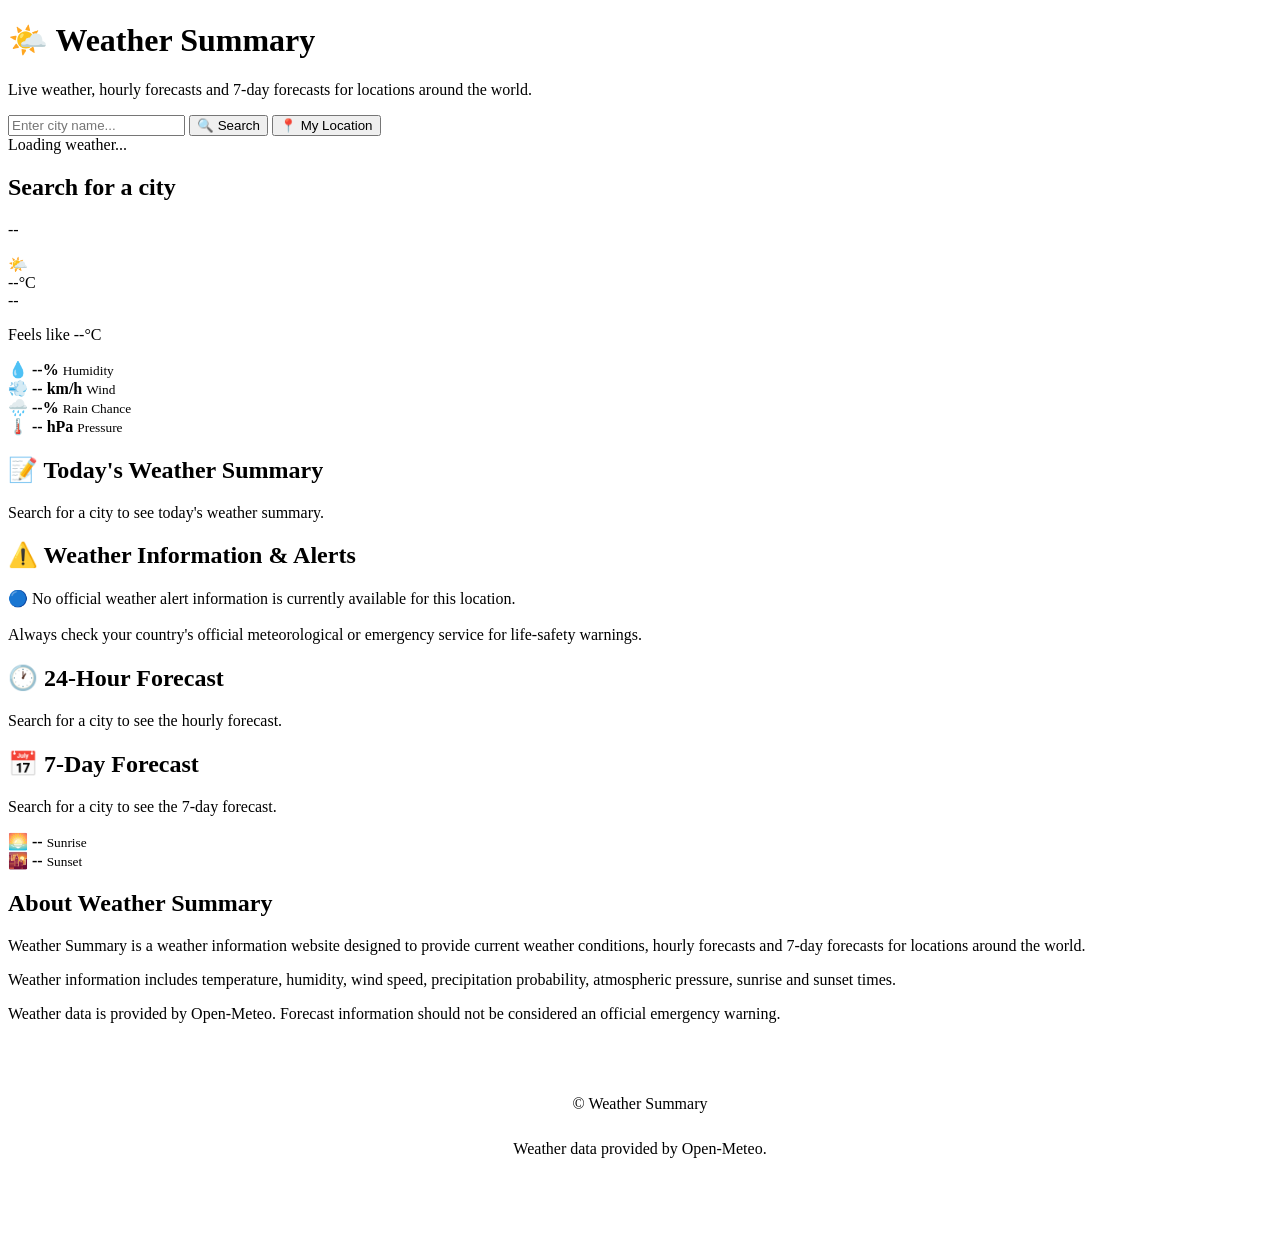
==== index.html @ 6002edd3 "Update index.html" ====
<!DOCTYPE html>
<html lang="en">

<head>

    <meta charset="UTF-8">

    <meta name="viewport"
          content="width=device-width, initial-scale=1.0">

    <meta name="description"
          content="Weather Summary provides current weather, hourly forecasts, 7-day forecasts, humidity, wind speed, atmospheric pressure, sunrise, sunset and location-based weather information.">

    <meta name="keywords"
          content="weather forecast, weather summary, live weather, hourly forecast, 7 day forecast, weather alerts">

    <meta name="author"
          content="Weather Summary">

    <meta name="robots"
          content="index, follow">

    <title>Weather Summary - Live Weather & Forecast</title>

    <link rel="stylesheet" href="style.css">

</head>


<body>

<main class="app">

    <!-- HEADER -->

    <header class="header">

        <h1>🌤️ Weather Summary</h1>

        <p>
            Live weather, hourly forecasts and 7-day forecasts
            for locations around the world.
        </p>

    </header>


    <!-- SEARCH -->

    <section class="search-section"
             aria-label="Weather search">

        <input
            type="text"
            id="cityInput"
            placeholder="Enter city name..."
            aria-label="Enter city name"
            autocomplete="off"
        >

        <button id="searchButton">
            🔍 Search
        </button>

        <button id="locationButton">
            📍 My Location
        </button>

    </section>


    <!-- LOADING -->

    <div
        id="loading"
        class="loading hidden"
        role="status"
        aria-live="polite"
    >
        Loading weather...
    </div>


    <!-- ERROR -->

    <div
        id="error"
        class="error hidden"
        role="alert"
    >
    </div>


    <!-- CURRENT WEATHER -->

    <section class="card current-weather">

        <h2 id="city">
            Search for a city
        </h2>

        <p id="date">
            --
        </p>


        <div class="main-weather">

            <div
                id="weatherIcon"
                class="weather-icon"
                aria-label="Weather condition"
            >
                🌤️
            </div>


            <div class="temperature-area">

                <div id="temperature">
                    --°C
                </div>

                <div id="condition">
                    --
                </div>

                <p>
                    Feels like
                    <span id="feelsLike">
                        --°C
                    </span>
                </p>

            </div>

        </div>


        <!-- WEATHER DETAILS -->

        <div class="details">

            <div class="detail">

                <span>💧</span>

                <strong id="humidity">
                    --%
                </strong>

                <small>
                    Humidity
                </small>

            </div>


            <div class="detail">

                <span>💨</span>

                <strong id="wind">
                    -- km/h
                </strong>

                <small>
                    Wind
                </small>

            </div>


            <div class="detail">

                <span>🌧️</span>

                <strong id="rainChance">
                    --%
                </strong>

                <small>
                    Rain Chance
                </small>

            </div>


            <div class="detail">

                <span>🌡️</span>

                <strong id="pressure">
                    -- hPa
                </strong>

                <small>
                    Pressure
                </small>

            </div>

        </div>

    </section>


    <!-- WEATHER SUMMARY -->

    <section class="card summary-card">

        <h2>📝 Today's Weather Summary</h2>

        <p id="summary">
            Search for a city to see today's weather summary.
        </p>

    </section>


    <!-- WEATHER ALERTS -->

    <section class="card alerts-section">

        <h2>
            ⚠️ Weather Information & Alerts
        </h2>

        <div id="alerts">

            <div class="no-alert">

                🔵 No official weather alert information
                is currently available for this location.

                <br><br>

                Always check your country's official
                meteorological or emergency service for
                life-safety warnings.

            </div>

        </div>

    </section>


    <!-- HOURLY FORECAST -->

    <section class="card forecast-section">

        <h2>
            🕐 24-Hour Forecast
        </h2>

        <div
            id="hourlyForecast"
            class="hourly-container"
        >

            <p>
                Search for a city to see the hourly forecast.
            </p>

        </div>

    </section>


    <!-- 7 DAY FORECAST -->

    <section class="card forecast-section">

        <h2>
            📅 7-Day Forecast
        </h2>

        <div
            id="dailyForecast"
            class="daily-container"
        >

            <p>
                Search for a city to see the 7-day forecast.
            </p>

        </div>

    </section>


    <!-- SUNRISE / SUNSET -->

    <section class="card sun-section">

        <div class="sun-item">

            <span>🌅</span>

            <strong id="sunrise">
                --
            </strong>

            <small>
                Sunrise
            </small>

        </div>


        <div class="sun-item">

            <span>🌇</span>

            <strong id="sunset">
                --
            </strong>

            <small>
                Sunset
            </small>

        </div>

    </section>


    <!-- INFORMATION -->

    <section class="card information">

        <h2>About Weather Summary</h2>

        <p>
            Weather Summary is a weather information website
            designed to provide current weather conditions,
            hourly forecasts and 7-day forecasts for locations
            around the world.
        </p>

        <p>
            Weather information includes temperature,
            humidity, wind speed, precipitation probability,
            atmospheric pressure, sunrise and sunset times.
        </p>

        <p>
            Weather data is provided by Open-Meteo.
            Forecast information should not be considered
            an official emergency warning.
        </p>

    </section>


    <!-- FOOTER -->

    <footer>

        <p>
            © <span id="copyrightYear"></span>
            Weather Summary
        </p>

        <p>
            Weather data provided by Open-Meteo.
        </p>

        <nav class="footer-links">

            <a href="about.html">
                About
            </a>

            <a href="privacy.html">
                Privacy Policy
            </a>

            <a href="terms.html">
                Terms of Use
            </a>

            <a href="contact.html">
                Contact
            </a>

        </nav>

    </footer>

</main>


<script src="script.js"></script>

</body>

</html>
---- style.css ----
/* =========================================
   SITE HEADER
========================================= */

.site-header {
    width: 100%;
    padding: 18px 30px;
    margin-bottom: 20px;
}

.nav-container {
    max-width: 1000px;
    margin: auto;

    display: flex;
    justify-content: space-between;
    align-items: center;
}

.logo {
    color: white;
    text-decoration: none;
    font-size: 21px;
    font-weight: bold;
}

nav {
    display: flex;
    gap: 20px;
}

nav a,
.footer-links a {
    color: white;
    text-decoration: none;
}

nav a:hover,
.footer-links a:hover {
    text-decoration: underline;
}


/* =========================================
   HERO
========================================= */

.hero {
    text-align: center;
    margin: 30px 0;
}

.hero h1 {
    font-size: 38px;
    margin-bottom: 12px;
}

.hero p {
    max-width: 750px;
    margin: auto;
    line-height: 1.7;
    opacity: 0.9;
}


/* =========================================
   INFORMATION
========================================= */

.information-card p {
    line-height: 1.8;
    margin-bottom: 12px;
}

.section-description {
    margin-bottom: 15px;
    opacity: 0.8;
}


/* =========================================
   FOOTER
========================================= */

footer {
    max-width: 1000px;
    margin: auto;
    text-align: center;
    padding: 35px 20px;
    line-height: 1.8;
}

.footer-links {
    display: flex;
    justify-content: center;
    gap: 20px;
    flex-wrap: wrap;
    margin-top: 12px;
}


/* =========================================
   ACCESSIBILITY
========================================= */

button:focus,
input:focus,
a:focus {
    outline: 3px solid white;
    outline-offset: 2px;
}


/* =========================================
   MOBILE NAVIGATION
========================================= */

@media (max-width: 700px) {

    .site-header {
        padding: 15px;
    }

    .nav-container {
        flex-direction: column;
        gap: 15px;
    }

    nav {
        flex-wrap: wrap;
        justify-content: center;
    }

    .hero h1 {
        font-size: 30px;
    }

}
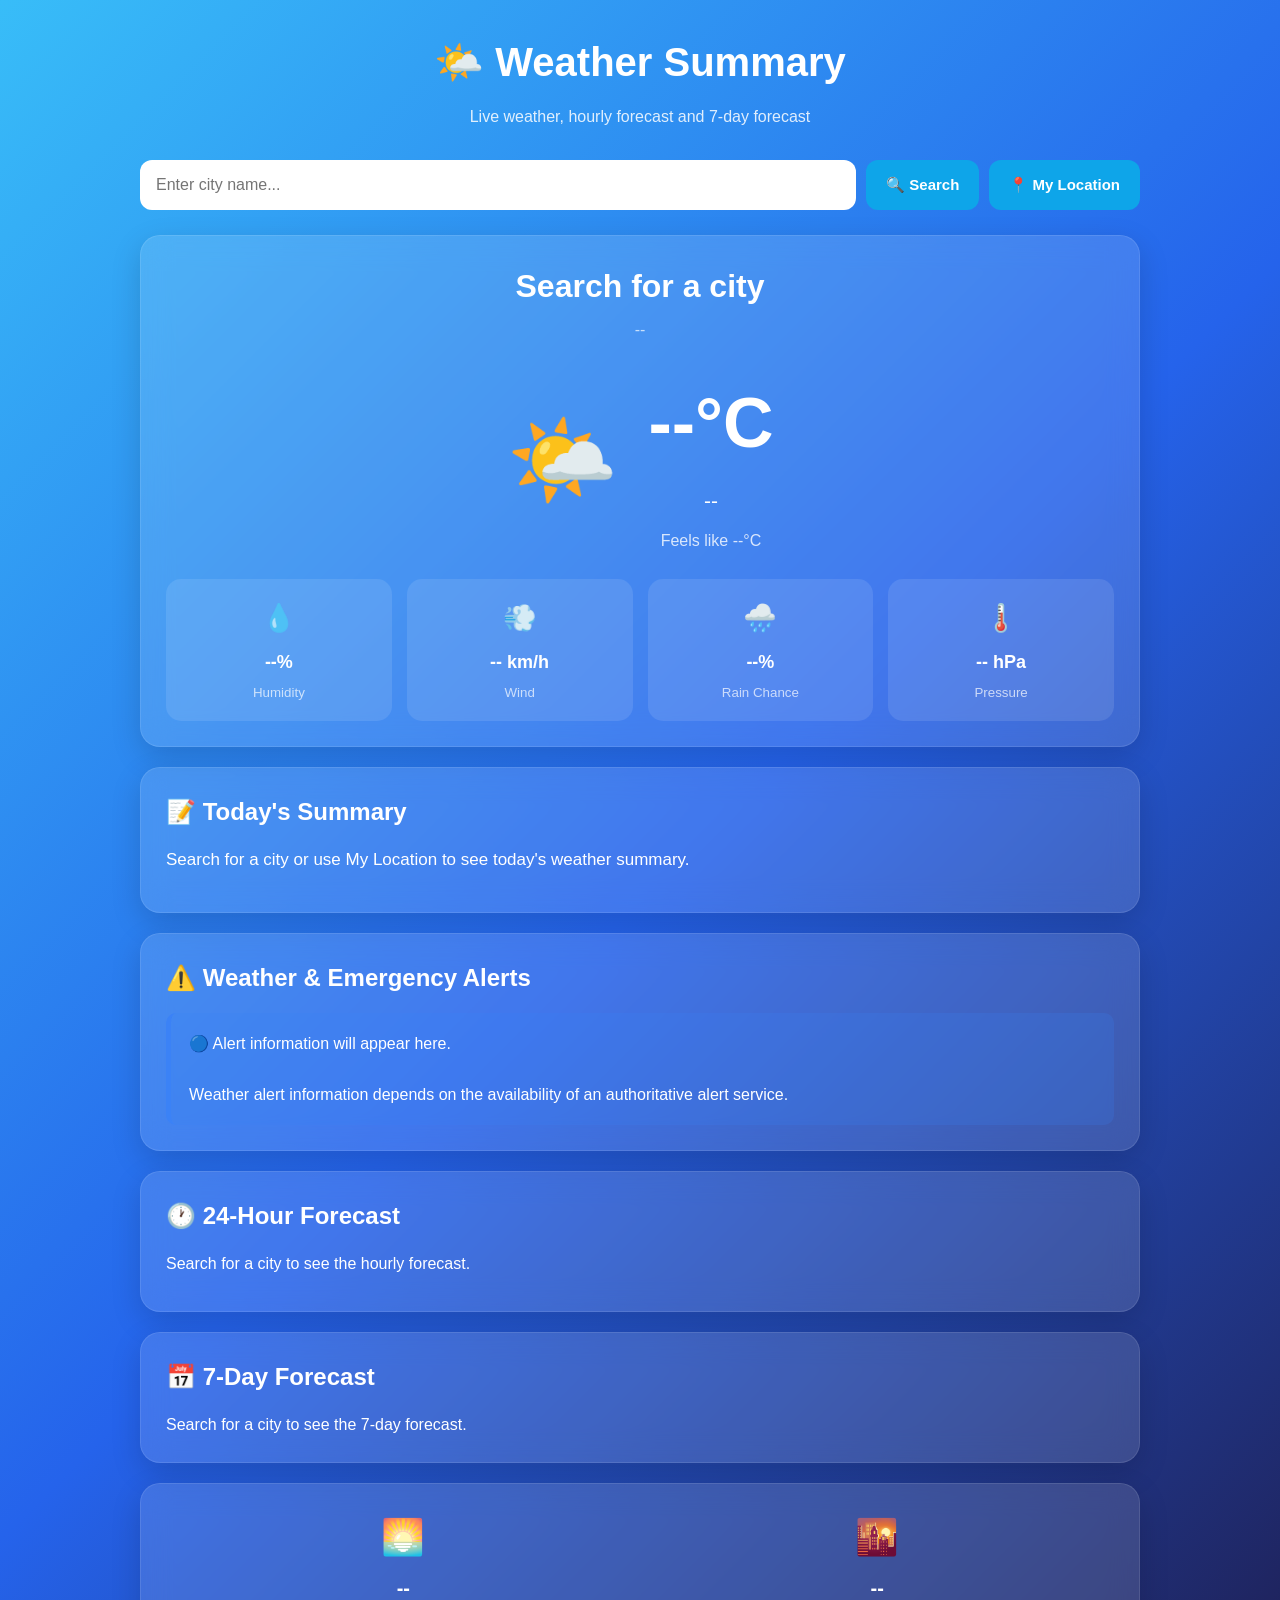
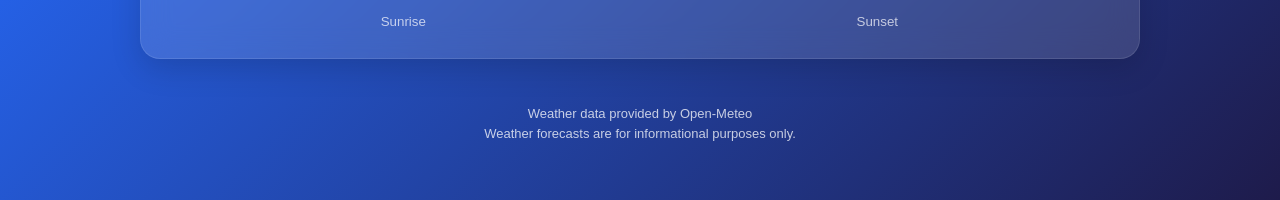
==== commit e16cf1f2: "Update index.html" ====
--- a/index.html
+++ b/index.html
@@ -2,97 +2,92 @@
 <html lang="en">
 
 <head>
-
     <meta charset="UTF-8">
 
     <meta name="viewport"
           content="width=device-width, initial-scale=1.0">
 
     <meta name="description"
-          content="Weather Summary provides current weather, hourly forecasts, 7-day forecasts, humidity, wind speed, atmospheric pressure, sunrise, sunset and location-based weather information.">
+          content="Weather Summary provides live weather, hourly forecasts, 7-day forecasts, humidity, wind speed, pressure, rain probability, sunrise, sunset and weather alerts.">
 
     <meta name="keywords"
-          content="weather forecast, weather summary, live weather, hourly forecast, 7 day forecast, weather alerts">
+          content="weather, weather forecast, live weather, hourly forecast, 7 day forecast, weather alerts">
 
     <meta name="author"
           content="Weather Summary">
 
-    <meta name="robots"
-          content="index, follow">
-
-    <title>Weather Summary - Live Weather & Forecast</title>
+    <title>Weather Summary - Live Weather Forecast</title>
 
     <link rel="stylesheet" href="style.css">
-
 </head>
 
-
 <body>
 
 <main class="app">
 
     <!-- HEADER -->
-
     <header class="header">
 
         <h1>🌤️ Weather Summary</h1>
 
         <p>
-            Live weather, hourly forecasts and 7-day forecasts
-            for locations around the world.
+            Live weather, hourly forecast and 7-day forecast
         </p>
 
     </header>
 
 
     <!-- SEARCH -->
-
-    <section class="search-section"
-             aria-label="Weather search">
+    <section class="search-section">
 
         <input
             type="text"
             id="cityInput"
             placeholder="Enter city name..."
-            aria-label="Enter city name"
             autocomplete="off"
         >
 
-        <button id="searchButton">
+        <button
+            id="searchButton"
+            type="button"
+        >
             🔍 Search
         </button>
 
-        <button id="locationButton">
+        <button
+            id="locationButton"
+            type="button"
+        >
             📍 My Location
         </button>
 
     </section>
 
 
+    <!-- LOCATION MESSAGE -->
+    <div
+        id="locationMessage"
+        class="location-message hidden"
+    ></div>
+
+
     <!-- LOADING -->
-
     <div
         id="loading"
         class="loading hidden"
-        role="status"
-        aria-live="polite"
     >
         Loading weather...
     </div>
 
 
     <!-- ERROR -->
-
     <div
         id="error"
         class="error hidden"
-        role="alert"
-    >
-    </div>
+    ></div>
 
 
     <!-- CURRENT WEATHER -->
-
     <section class="card current-weather">
 
         <h2 id="city">
@@ -109,7 +104,6 @@
             <div
                 id="weatherIcon"
                 class="weather-icon"
-                aria-label="Weather condition"
             >
                 🌤️
             </div>
@@ -138,7 +132,6 @@
 
 
         <!-- WEATHER DETAILS -->
-
         <div class="details">
 
             <div class="detail">
@@ -205,39 +198,37 @@
     </section>
 
 
-    <!-- WEATHER SUMMARY -->
-
+    <!-- SUMMARY -->
     <section class="card summary-card">
 
-        <h2>📝 Today's Weather Summary</h2>
+        <h2>
+            📝 Today's Summary
+        </h2>
 
         <p id="summary">
-            Search for a city to see today's weather summary.
-        </p>
-
-    </section>
-
-
-    <!-- WEATHER ALERTS -->
-
+            Search for a city or use My Location to see today's weather summary.
+        </p>
+
+    </section>
+
+
+    <!-- ALERTS -->
     <section class="card alerts-section">
 
         <h2>
-            ⚠️ Weather Information & Alerts
+            ⚠️ Weather & Emergency Alerts
         </h2>
 
         <div id="alerts">
 
             <div class="no-alert">
 
-                🔵 No official weather alert information
-                is currently available for this location.
+                🔵 Alert information will appear here.
 
                 <br><br>
 
-                Always check your country's official
-                meteorological or emergency service for
-                life-safety warnings.
+                Weather alert information depends on the
+                availability of an authoritative alert service.
 
             </div>
 
@@ -247,7 +238,6 @@
 
 
     <!-- HOURLY FORECAST -->
-
     <section class="card forecast-section">
 
         <h2>
@@ -269,7 +259,6 @@
 
 
     <!-- 7 DAY FORECAST -->
-
     <section class="card forecast-section">
 
         <h2>
@@ -291,7 +280,6 @@
 
 
     <!-- SUNRISE / SUNSET -->
-
     <section class="card sun-section">
 
         <div class="sun-item">
@@ -326,66 +314,16 @@
     </section>
 
 
-    <!-- INFORMATION -->
-
-    <section class="card information">
-
-        <h2>About Weather Summary</h2>
+    <!-- FOOTER -->
+    <footer>
 
         <p>
-            Weather Summary is a weather information website
-            designed to provide current weather conditions,
-            hourly forecasts and 7-day forecasts for locations
-            around the world.
+            Weather data provided by Open-Meteo
         </p>
 
         <p>
-            Weather information includes temperature,
-            humidity, wind speed, precipitation probability,
-            atmospheric pressure, sunrise and sunset times.
-        </p>
-
-        <p>
-            Weather data is provided by Open-Meteo.
-            Forecast information should not be considered
-            an official emergency warning.
-        </p>
-
-    </section>
-
-
-    <!-- FOOTER -->
-
-    <footer>
-
-        <p>
-            © <span id="copyrightYear"></span>
-            Weather Summary
-        </p>
-
-        <p>
-            Weather data provided by Open-Meteo.
-        </p>
-
-        <nav class="footer-links">
-
-            <a href="about.html">
-                About
-            </a>
-
-            <a href="privacy.html">
-                Privacy Policy
-            </a>
-
-            <a href="terms.html">
-                Terms of Use
-            </a>
-
-            <a href="contact.html">
-                Contact
-            </a>
-
-        </nav>
+            Weather forecasts are for informational purposes only.
+        </p>
 
     </footer>
 
--- a/style.css
+++ b/style.css
@@ -1,138 +1,744 @@
-/* =========================================
-   SITE HEADER
-========================================= */
-
-.site-header {
+* {
+    margin: 0;
+    padding: 0;
+    box-sizing: border-box;
+}
+
+
+html {
+    scroll-behavior: smooth;
+}
+
+
+body {
+
+    min-height: 100vh;
+
+    font-family:
+        Arial,
+        Helvetica,
+        sans-serif;
+
+    background:
+        linear-gradient(
+            135deg,
+            #38bdf8,
+            #2563eb,
+            #1e1b4b
+        );
+
+    color: white;
+
+    padding: 30px;
+
+    line-height: 1.6;
+}
+
+
+.app {
+
     width: 100%;
-    padding: 18px 30px;
-    margin-bottom: 20px;
-}
-
-.nav-container {
+
     max-width: 1000px;
+
     margin: auto;
 
+}
+
+
+.header {
+
+    text-align: center;
+
+    margin-bottom: 30px;
+
+}
+
+
+.header h1 {
+
+    font-size: 40px;
+
+    margin-bottom: 10px;
+
+}
+
+
+.header p {
+
+    opacity: 0.85;
+
+    font-size: 16px;
+
+}
+
+
+.search-section {
+
     display: flex;
-    justify-content: space-between;
-    align-items: center;
-}
-
-.logo {
+
+    gap: 10px;
+
+    margin-bottom: 25px;
+
+}
+
+
+.search-section input {
+
+    flex: 1;
+
+    padding: 16px;
+
+    border: none;
+
+    border-radius: 12px;
+
+    outline: none;
+
+    font-size: 16px;
+
+}
+
+
+button {
+
+    border: none;
+
+    border-radius: 12px;
+
+    padding: 15px 20px;
+
+    background: #0ea5e9;
+
     color: white;
-    text-decoration: none;
-    font-size: 21px;
+
+    font-size: 15px;
+
     font-weight: bold;
-}
-
-nav {
-    display: flex;
-    gap: 20px;
-}
-
-nav a,
-.footer-links a {
-    color: white;
-    text-decoration: none;
-}
-
-nav a:hover,
-.footer-links a:hover {
-    text-decoration: underline;
-}
-
-
-/* =========================================
-   HERO
-========================================= */
-
-.hero {
-    text-align: center;
-    margin: 30px 0;
-}
-
-.hero h1 {
-    font-size: 38px;
-    margin-bottom: 12px;
-}
-
-.hero p {
-    max-width: 750px;
-    margin: auto;
-    line-height: 1.7;
-    opacity: 0.9;
-}
-
-
-/* =========================================
-   INFORMATION
-========================================= */
-
-.information-card p {
-    line-height: 1.8;
-    margin-bottom: 12px;
-}
-
-.section-description {
-    margin-bottom: 15px;
-    opacity: 0.8;
-}
-
-
-/* =========================================
-   FOOTER
-========================================= */
-
-footer {
-    max-width: 1000px;
-    margin: auto;
-    text-align: center;
-    padding: 35px 20px;
-    line-height: 1.8;
-}
-
-.footer-links {
-    display: flex;
-    justify-content: center;
-    gap: 20px;
-    flex-wrap: wrap;
-    margin-top: 12px;
-}
-
-
-/* =========================================
-   ACCESSIBILITY
-========================================= */
+
+    cursor: pointer;
+
+    transition: 0.2s;
+
+}
+
+
+button:hover {
+
+    background: #0284c7;
+
+    transform: translateY(-1px);
+
+}
+
 
 button:focus,
 input:focus,
 a:focus {
-    outline: 3px solid white;
+
+    outline: 3px solid rgba(255,255,255,0.7);
+
     outline-offset: 2px;
-}
-
-
-/* =========================================
-   MOBILE NAVIGATION
-========================================= */
+
+}
+
+
+.card {
+
+    background:
+        rgba(255,255,255,0.13);
+
+    backdrop-filter:
+        blur(15px);
+
+    border:
+        1px solid
+        rgba(255,255,255,0.1);
+
+    border-radius: 20px;
+
+    padding: 25px;
+
+    margin-bottom: 20px;
+
+    box-shadow:
+        0 10px 30px
+        rgba(0,0,0,0.15);
+
+}
+
+
+.current-weather {
+
+    text-align: center;
+
+}
+
+
+#city {
+
+    font-size: 32px;
+
+    margin-bottom: 5px;
+
+}
+
+
+#date {
+
+    opacity: 0.7;
+
+}
+
+
+.main-weather {
+
+    display: flex;
+
+    justify-content: center;
+
+    align-items: center;
+
+    gap: 30px;
+
+    margin: 25px 0;
+
+}
+
+
+.weather-icon {
+
+    font-size: 90px;
+
+}
+
+
+#temperature {
+
+    font-size: 70px;
+
+    font-weight: bold;
+
+}
+
+
+#condition {
+
+    font-size: 21px;
+
+    margin: 5px 0 10px;
+
+}
+
+
+.temperature-area p {
+
+    opacity: 0.8;
+
+}
+
+
+.details {
+
+    display: grid;
+
+    grid-template-columns:
+        repeat(4, 1fr);
+
+    gap: 15px;
+
+}
+
+
+.detail {
+
+    padding: 18px;
+
+    border-radius: 15px;
+
+    background:
+        rgba(255,255,255,0.1);
+
+}
+
+
+.detail span {
+
+    display: block;
+
+    font-size: 27px;
+
+    margin-bottom: 8px;
+
+}
+
+
+.detail strong {
+
+    display: block;
+
+    font-size: 18px;
+
+}
+
+
+.detail small {
+
+    display: block;
+
+    margin-top: 5px;
+
+    opacity: 0.7;
+
+}
+
+
+.summary-card h2,
+.alerts-section h2,
+.forecast-section h2,
+.information h2 {
+
+    margin-bottom: 15px;
+
+}
+
+
+.summary-card p,
+.information p {
+
+    line-height: 1.7;
+
+    font-size: 17px;
+
+    margin-bottom: 12px;
+
+}
+
+
+.no-alert {
+
+    background:
+        rgba(59,130,246,0.2);
+
+    border-left:
+        5px solid #3b82f6;
+
+    padding: 18px;
+
+    border-radius: 10px;
+
+    line-height: 1.6;
+
+}
+
+
+.alert {
+
+    padding: 18px;
+
+    border-radius: 12px;
+
+    margin-bottom: 12px;
+
+}
+
+
+.alert h3 {
+
+    margin-bottom: 8px;
+
+}
+
+
+.alert p {
+
+    line-height: 1.5;
+
+}
+
+
+.alert-extreme {
+
+    background:
+        rgba(127,29,29,0.85);
+
+    border-left:
+        6px solid #ef4444;
+
+}
+
+
+.alert-severe {
+
+    background:
+        rgba(154,52,18,0.85);
+
+    border-left:
+        6px solid #f97316;
+
+}
+
+
+.alert-moderate {
+
+    background:
+        rgba(161,98,7,0.85);
+
+    border-left:
+        6px solid #facc15;
+
+}
+
+
+.alert-minor {
+
+    background:
+        rgba(30,64,175,0.85);
+
+    border-left:
+        6px solid #60a5fa;
+
+}
+
+
+.hourly-container {
+
+    display: flex;
+
+    gap: 12px;
+
+    overflow-x: auto;
+
+    padding-bottom: 10px;
+
+}
+
+
+.hour {
+
+    min-width: 120px;
+
+    padding: 15px;
+
+    text-align: center;
+
+    background:
+        rgba(255,255,255,0.1);
+
+    border-radius: 15px;
+
+    flex-shrink: 0;
+
+}
+
+
+.hour strong {
+
+    font-size: 14px;
+
+}
+
+
+.hour .icon {
+
+    font-size: 32px;
+
+    margin: 10px 0;
+
+}
+
+
+.hour .temp {
+
+    font-size: 20px;
+
+    font-weight: bold;
+
+}
+
+
+.hour .condition {
+
+    font-size: 13px;
+
+    margin-top: 5px;
+
+}
+
+
+.hour .rain {
+
+    font-size: 13px;
+
+    margin-top: 8px;
+
+    opacity: 0.8;
+
+}
+
+
+.daily-container {
+
+    display: flex;
+
+    flex-direction: column;
+
+    gap: 10px;
+
+}
+
+
+.day {
+
+    display: grid;
+
+    grid-template-columns:
+        90px
+        60px
+        1fr
+        120px
+        100px;
+
+    align-items: center;
+
+    gap: 15px;
+
+    padding: 15px;
+
+    background:
+        rgba(255,255,255,0.1);
+
+    border-radius: 12px;
+
+}
+
+
+.day .icon {
+
+    font-size: 32px;
+
+}
+
+
+.day .temps {
+
+    font-weight: bold;
+
+}
+
+
+.day .rain {
+
+    font-size: 14px;
+
+    opacity: 0.8;
+
+}
+
+
+.sun-section {
+
+    display: flex;
+
+    justify-content: space-around;
+
+    text-align: center;
+
+}
+
+
+.sun-item {
+
+    display: flex;
+
+    flex-direction: column;
+
+    gap: 7px;
+
+}
+
+
+.sun-item span {
+
+    font-size: 35px;
+
+}
+
+
+.sun-item strong {
+
+    font-size: 20px;
+
+}
+
+
+.sun-item small {
+
+    opacity: 0.7;
+
+}
+
+
+.loading {
+
+    text-align: center;
+
+    padding: 15px;
+
+    background:
+        rgba(255,255,255,0.1);
+
+    border-radius: 10px;
+
+    margin-bottom: 20px;
+
+}
+
+
+.hidden {
+
+    display: none;
+
+}
+
+
+.error {
+
+    background:
+        rgba(239,68,68,0.3);
+
+    border-left:
+        5px solid #ef4444;
+
+    padding: 15px;
+
+    margin-bottom: 20px;
+
+    border-radius: 10px;
+
+}
+
+
+footer {
+
+    text-align: center;
+
+    opacity: 0.75;
+
+    padding: 25px 10px;
+
+    font-size: 13px;
+
+}
+
+
+.footer-links {
+
+    display: flex;
+
+    justify-content: center;
+
+    flex-wrap: wrap;
+
+    gap: 15px;
+
+    margin-top: 12px;
+
+}
+
+
+.footer-links a {
+
+    color: white;
+
+    text-decoration: underline;
+
+}
+
 
 @media (max-width: 700px) {
 
-    .site-header {
+    body {
+
         padding: 15px;
-    }
-
-    .nav-container {
+
+    }
+
+
+    .header h1 {
+
+        font-size: 29px;
+
+    }
+
+
+    .search-section {
+
         flex-direction: column;
-        gap: 15px;
-    }
-
-    nav {
-        flex-wrap: wrap;
-        justify-content: center;
-    }
-
-    .hero h1 {
-        font-size: 30px;
-    }
-
-}
+
+    }
+
+
+    .main-weather {
+
+        flex-direction: column;
+
+        gap: 10px;
+
+    }
+
+
+    .weather-icon {
+
+        font-size: 70px;
+
+    }
+
+
+    #temperature {
+
+        font-size: 55px;
+
+    }
+
+
+    .details {
+
+        grid-template-columns:
+            repeat(2, 1fr);
+
+    }
+
+
+    .day {
+
+        grid-template-columns:
+            60px
+            45px
+            1fr;
+
+    }
+
+
+    .day .temps {
+
+        text-align: right;
+
+    }
+
+
+    .day .rain {
+
+        display: none;
+
+    }
+
+
+    .sun-section {
+
+        gap: 30px;
+
+    }
+
+}
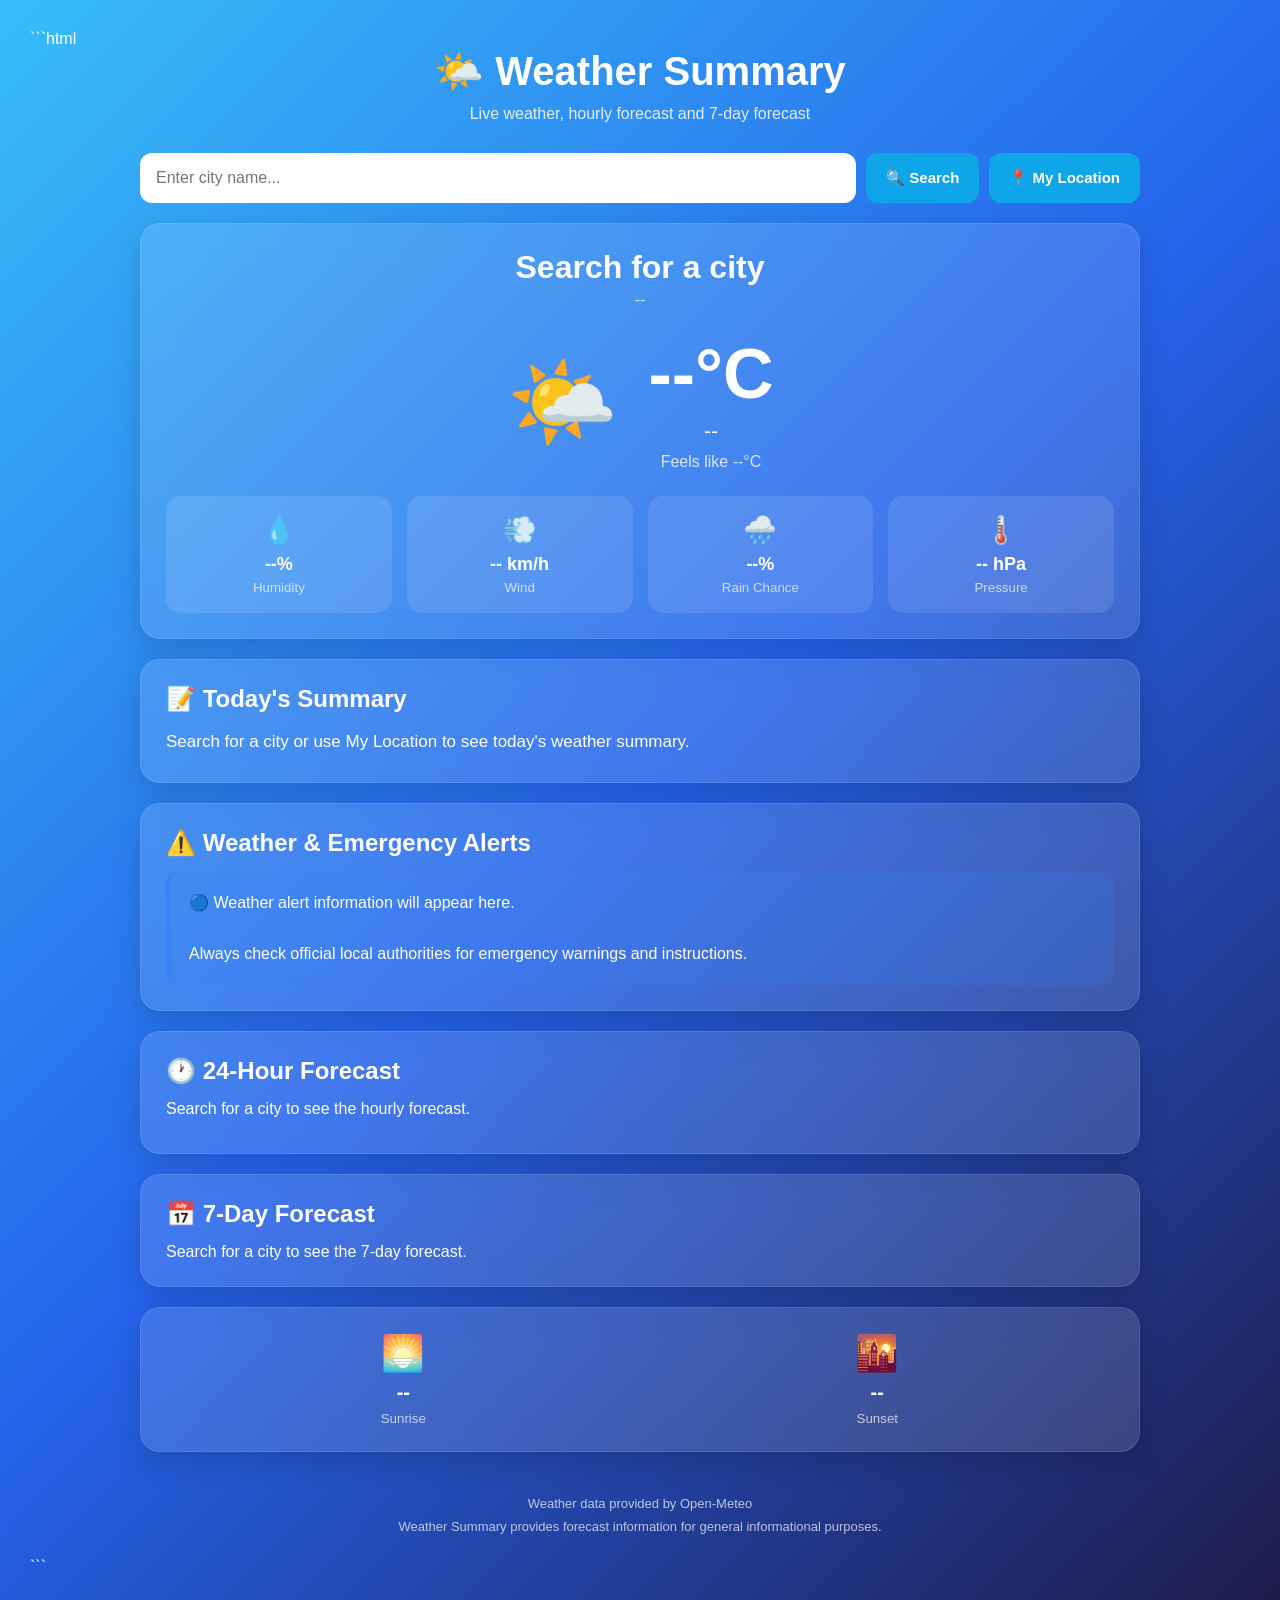
==== commit 50a42b76: "Update index.html" ====
--- a/index.html
+++ b/index.html
@@ -1,3 +1,4 @@
+```html
 <!DOCTYPE html>
 <html lang="en">
 
@@ -8,13 +9,9 @@
           content="width=device-width, initial-scale=1.0">
 
     <meta name="description"
-          content="Weather Summary provides live weather, hourly forecasts, 7-day forecasts, humidity, wind speed, pressure, rain probability, sunrise, sunset and weather alerts.">
-
-    <meta name="keywords"
-          content="weather, weather forecast, live weather, hourly forecast, 7 day forecast, weather alerts">
-
-    <meta name="author"
-          content="Weather Summary">
+          content="Weather Summary provides live weather, hourly forecasts, 7-day forecasts, humidity, wind speed, pressure, rain chances and weather alerts.">
+
+    <meta name="robots" content="index, follow">
 
     <title>Weather Summary - Live Weather Forecast</title>
 
@@ -49,42 +46,30 @@
 
         <button
             id="searchButton"
-            type="button"
-        >
+            type="button">
             🔍 Search
         </button>
 
         <button
             id="locationButton"
-            type="button"
-        >
+            type="button">
             📍 My Location
         </button>
 
     </section>
 
 
-    <!-- LOCATION MESSAGE -->
-    <div
-        id="locationMessage"
-        class="location-message hidden"
-    ></div>
-
-
-    <!-- LOADING -->
+    <!-- STATUS -->
     <div
         id="loading"
-        class="loading hidden"
-    >
+        class="loading hidden">
         Loading weather...
     </div>
 
-
-    <!-- ERROR -->
     <div
         id="error"
-        class="error hidden"
-    ></div>
+        class="error hidden">
+    </div>
 
 
     <!-- CURRENT WEATHER -->
@@ -103,8 +88,7 @@
 
             <div
                 id="weatherIcon"
-                class="weather-icon"
-            >
+                class="weather-icon">
                 🌤️
             </div>
 
@@ -131,66 +115,50 @@
         </div>
 
 
-        <!-- WEATHER DETAILS -->
+        <!-- DETAILS -->
         <div class="details">
 
             <div class="detail">
-
                 <span>💧</span>
 
                 <strong id="humidity">
                     --%
                 </strong>
 
-                <small>
-                    Humidity
-                </small>
-
+                <small>Humidity</small>
             </div>
 
 
             <div class="detail">
-
                 <span>💨</span>
 
                 <strong id="wind">
                     -- km/h
                 </strong>
 
-                <small>
-                    Wind
-                </small>
-
+                <small>Wind</small>
             </div>
 
 
             <div class="detail">
-
                 <span>🌧️</span>
 
                 <strong id="rainChance">
                     --%
                 </strong>
 
-                <small>
-                    Rain Chance
-                </small>
-
+                <small>Rain Chance</small>
             </div>
 
 
             <div class="detail">
-
                 <span>🌡️</span>
 
                 <strong id="pressure">
                     -- hPa
                 </strong>
 
-                <small>
-                    Pressure
-                </small>
-
+                <small>Pressure</small>
             </div>
 
         </div>
@@ -201,9 +169,7 @@
     <!-- SUMMARY -->
     <section class="card summary-card">
 
-        <h2>
-            📝 Today's Summary
-        </h2>
+        <h2>📝 Today's Summary</h2>
 
         <p id="summary">
             Search for a city or use My Location to see today's weather summary.
@@ -223,21 +189,21 @@
 
             <div class="no-alert">
 
-                🔵 Alert information will appear here.
+                🔵 Weather alert information will appear here.
 
                 <br><br>
 
-                Weather alert information depends on the
-                availability of an authoritative alert service.
-
-            </div>
-
-        </div>
-
-    </section>
-
-
-    <!-- HOURLY FORECAST -->
+                Always check official local authorities for
+                emergency warnings and instructions.
+
+            </div>
+
+        </div>
+
+    </section>
+
+
+    <!-- HOURLY -->
     <section class="card forecast-section">
 
         <h2>
@@ -246,8 +212,7 @@
 
         <div
             id="hourlyForecast"
-            class="hourly-container"
-        >
+            class="hourly-container">
 
             <p>
                 Search for a city to see the hourly forecast.
@@ -258,7 +223,7 @@
     </section>
 
 
-    <!-- 7 DAY FORECAST -->
+    <!-- DAILY -->
     <section class="card forecast-section">
 
         <h2>
@@ -267,8 +232,7 @@
 
         <div
             id="dailyForecast"
-            class="daily-container"
-        >
+            class="daily-container">
 
             <p>
                 Search for a city to see the 7-day forecast.
@@ -279,7 +243,7 @@
     </section>
 
 
-    <!-- SUNRISE / SUNSET -->
+    <!-- SUN -->
     <section class="card sun-section">
 
         <div class="sun-item">
@@ -322,7 +286,8 @@
         </p>
 
         <p>
-            Weather forecasts are for informational purposes only.
+            Weather Summary provides forecast information
+            for general informational purposes.
         </p>
 
     </footer>
@@ -333,5 +298,5 @@
 <script src="script.js"></script>
 
 </body>
-
 </html>
+```
--- a/style.css
+++ b/style.css
@@ -1,3 +1,7 @@
+/* =========================================
+   RESET
+========================================= */
+
 * {
     margin: 0;
     padding: 0;
@@ -5,10 +9,9 @@
 }
 
 
-html {
-    scroll-behavior: smooth;
-}
-
+/* =========================================
+   BODY
+========================================= */
 
 body {
 
@@ -31,9 +34,12 @@
 
     padding: 30px;
 
-    line-height: 1.6;
-}
-
+}
+
+
+/* =========================================
+   MAIN APP
+========================================= */
 
 .app {
 
@@ -46,6 +52,10 @@
 }
 
 
+/* =========================================
+   HEADER
+========================================= */
+
 .header {
 
     text-align: center;
@@ -73,13 +83,17 @@
 }
 
 
+/* =========================================
+   SEARCH
+========================================= */
+
 .search-section {
 
     display: flex;
 
     gap: 10px;
 
-    margin-bottom: 25px;
+    margin-bottom: 20px;
 
 }
 
@@ -133,16 +147,47 @@
 }
 
 
-button:focus,
-input:focus,
-a:focus {
-
-    outline: 3px solid rgba(255,255,255,0.7);
-
-    outline-offset: 2px;
-
-}
-
+button:disabled {
+
+    opacity: 0.6;
+
+    cursor: not-allowed;
+
+    transform: none;
+
+}
+
+
+/* =========================================
+   LOCATION MESSAGE
+========================================= */
+
+.location-message {
+
+    text-align: center;
+
+    padding: 12px;
+
+    margin-bottom: 20px;
+
+    border-radius: 10px;
+
+    background:
+        rgba(255,255,255,0.12);
+
+}
+
+
+.location-message.hidden {
+
+    display: none;
+
+}
+
+
+/* =========================================
+   CARDS
+========================================= */
 
 .card {
 
@@ -169,6 +214,10 @@
 }
 
 
+/* =========================================
+   CURRENT WEATHER
+========================================= */
+
 .current-weather {
 
     text-align: center;
@@ -187,10 +236,14 @@
 
 #date {
 
-    opacity: 0.7;
-
-}
-
+    opacity: 0.75;
+
+}
+
+
+/* =========================================
+   MAIN WEATHER
+========================================= */
 
 .main-weather {
 
@@ -238,6 +291,10 @@
 
 }
 
+
+/* =========================================
+   WEATHER DETAILS
+========================================= */
 
 .details {
 
@@ -294,27 +351,31 @@
 }
 
 
+/* =========================================
+   SUMMARY
+========================================= */
+
 .summary-card h2,
 .alerts-section h2,
-.forecast-section h2,
-.information h2 {
+.forecast-section h2 {
 
     margin-bottom: 15px;
 
 }
 
 
-.summary-card p,
-.information p {
+.summary-card p {
 
     line-height: 1.7;
 
     font-size: 17px;
 
-    margin-bottom: 12px;
-
-}
-
+}
+
+
+/* =========================================
+   ALERTS
+========================================= */
 
 .no-alert {
 
@@ -402,6 +463,10 @@
 }
 
 
+/* =========================================
+   HOURLY FORECAST
+========================================= */
+
 .hourly-container {
 
     display: flex;
@@ -477,6 +542,10 @@
 
 }
 
+
+/* =========================================
+   DAILY FORECAST
+========================================= */
 
 .daily-container {
 
@@ -537,6 +606,10 @@
 }
 
 
+/* =========================================
+   SUNRISE / SUNSET
+========================================= */
+
 .sun-section {
 
     display: flex;
@@ -580,6 +653,10 @@
 }
 
 
+/* =========================================
+   LOADING
+========================================= */
+
 .loading {
 
     text-align: center;
@@ -602,6 +679,10 @@
 
 }
 
+
+/* =========================================
+   ERROR
+========================================= */
 
 .error {
 
@@ -620,42 +701,28 @@
 }
 
 
+/* =========================================
+   FOOTER
+========================================= */
+
 footer {
 
     text-align: center;
 
-    opacity: 0.75;
-
-    padding: 25px 10px;
+    opacity: 0.7;
+
+    padding: 20px;
 
     font-size: 13px;
 
-}
-
-
-.footer-links {
-
-    display: flex;
-
-    justify-content: center;
-
-    flex-wrap: wrap;
-
-    gap: 15px;
-
-    margin-top: 12px;
-
-}
-
-
-.footer-links a {
-
-    color: white;
-
-    text-decoration: underline;
-
-}
-
+    line-height: 1.8;
+
+}
+
+
+/* =========================================
+   MOBILE
+========================================= */
 
 @media (max-width: 700px) {
 
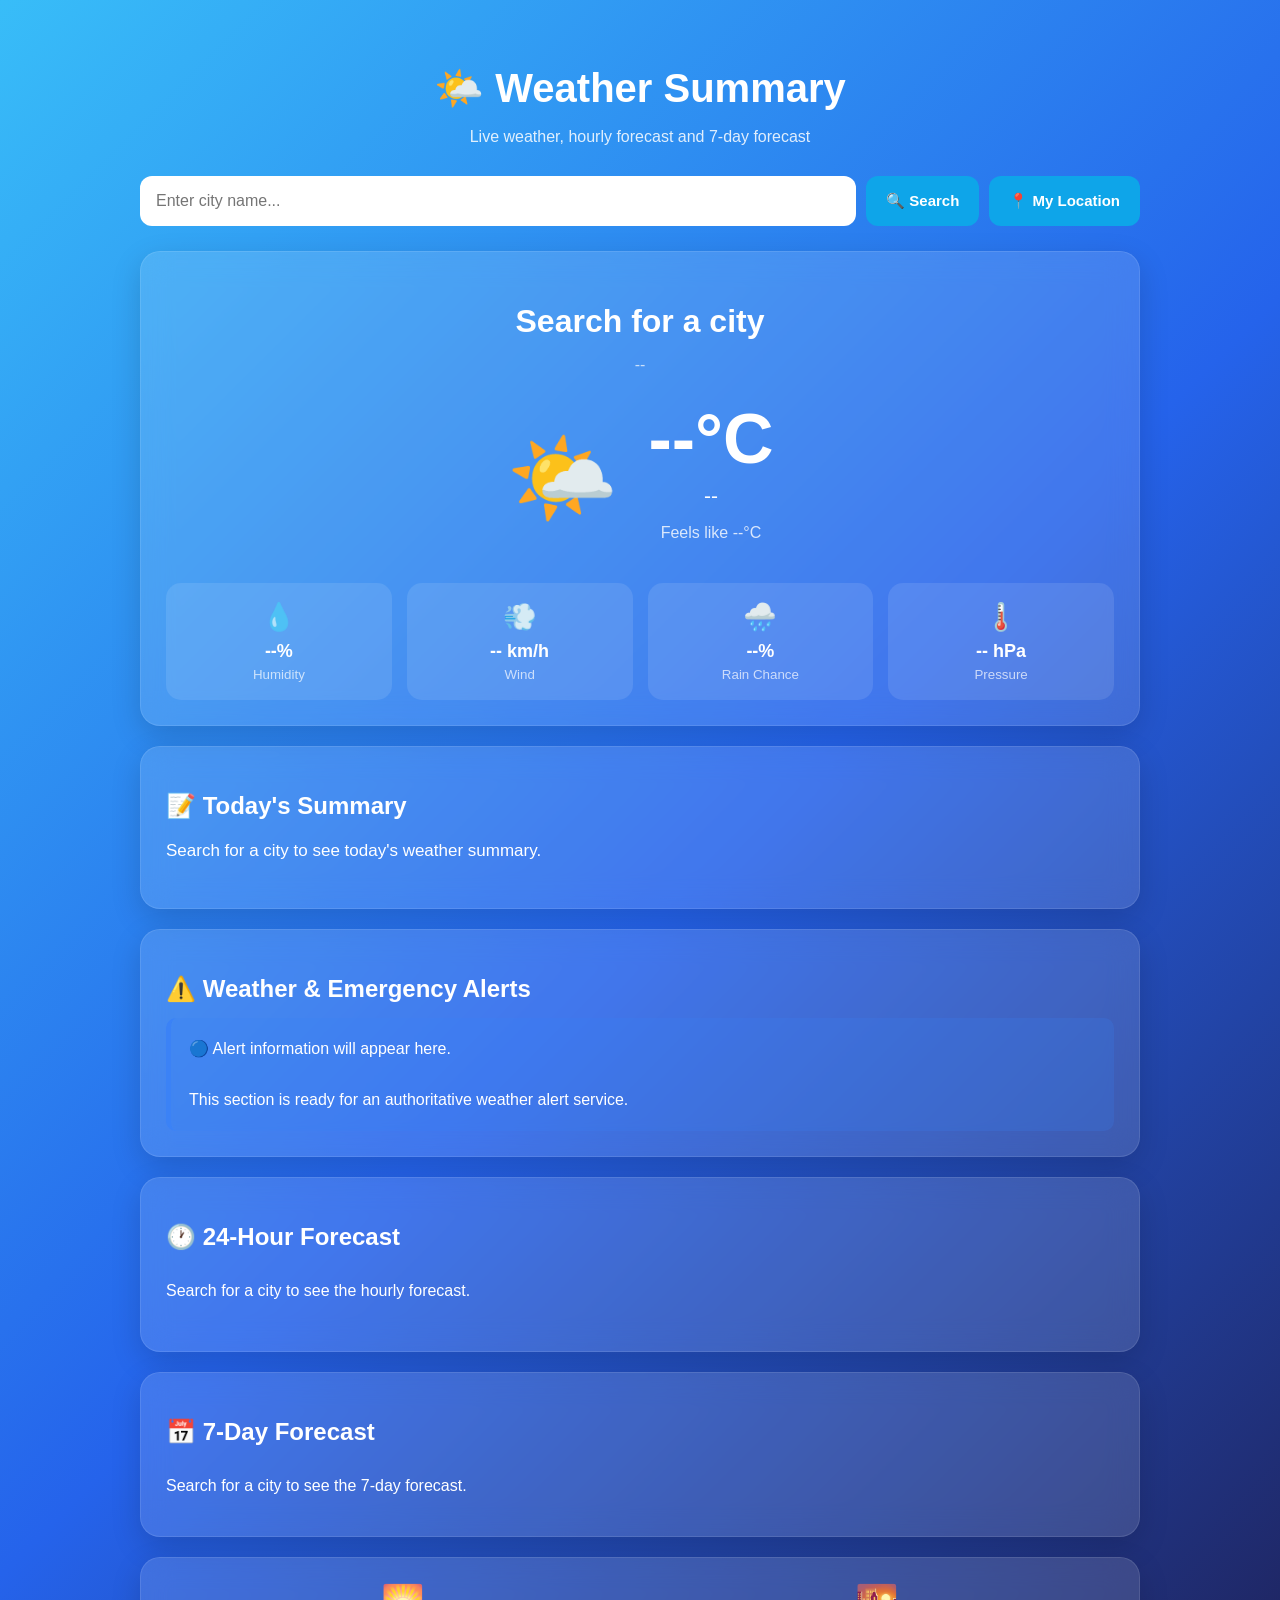
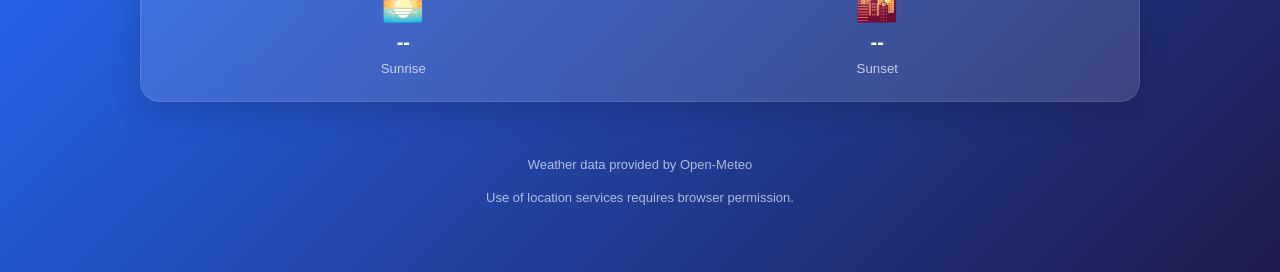
==== commit 902a96f0: "Update index.html" ====
--- a/index.html
+++ b/index.html
@@ -1,4 +1,3 @@
-```html
 <!DOCTYPE html>
 <html lang="en">
 
@@ -9,9 +8,10 @@
           content="width=device-width, initial-scale=1.0">
 
     <meta name="description"
-          content="Weather Summary provides live weather, hourly forecasts, 7-day forecasts, humidity, wind speed, pressure, rain chances and weather alerts.">
-
-    <meta name="robots" content="index, follow">
+          content="Weather Summary provides current weather, hourly forecasts, 7-day forecasts, humidity, wind speed, pressure, rainfall probability and location-based weather information.">
+
+    <meta name="robots"
+          content="index, follow">
 
     <title>Weather Summary - Live Weather Forecast</title>
 
@@ -23,6 +23,7 @@
 <main class="app">
 
     <!-- HEADER -->
+
     <header class="header">
 
         <h1>🌤️ Weather Summary</h1>
@@ -35,6 +36,7 @@
 
 
     <!-- SEARCH -->
+
     <section class="search-section">
 
         <input
@@ -59,12 +61,26 @@
     </section>
 
 
-    <!-- STATUS -->
+    <!-- LOCATION STATUS -->
+
+    <div
+        id="locationStatus"
+        class="location-status hidden">
+    </div>
+
+
+    <!-- LOADING -->
+
     <div
         id="loading"
         class="loading hidden">
+
         Loading weather...
+
     </div>
+
+
+    <!-- ERROR -->
 
     <div
         id="error"
@@ -73,6 +89,7 @@
 
 
     <!-- CURRENT WEATHER -->
+
     <section class="card current-weather">
 
         <h2 id="city">
@@ -116,49 +133,66 @@
 
 
         <!-- DETAILS -->
+
         <div class="details">
 
             <div class="detail">
+
                 <span>💧</span>
 
                 <strong id="humidity">
                     --%
                 </strong>
 
-                <small>Humidity</small>
+                <small>
+                    Humidity
+                </small>
+
             </div>
 
 
             <div class="detail">
+
                 <span>💨</span>
 
                 <strong id="wind">
                     -- km/h
                 </strong>
 
-                <small>Wind</small>
+                <small>
+                    Wind
+                </small>
+
             </div>
 
 
             <div class="detail">
+
                 <span>🌧️</span>
 
                 <strong id="rainChance">
                     --%
                 </strong>
 
-                <small>Rain Chance</small>
+                <small>
+                    Rain Chance
+                </small>
+
             </div>
 
 
             <div class="detail">
+
                 <span>🌡️</span>
 
                 <strong id="pressure">
                     -- hPa
                 </strong>
 
-                <small>Pressure</small>
+                <small>
+                    Pressure
+                </small>
+
             </div>
 
         </div>
@@ -167,18 +201,25 @@
 
 
     <!-- SUMMARY -->
+
     <section class="card summary-card">
 
-        <h2>📝 Today's Summary</h2>
+        <h2>
+            📝 Today's Summary
+        </h2>
 
         <p id="summary">
-            Search for a city or use My Location to see today's weather summary.
+
+            Search for a city to see
+            today's weather summary.
+
         </p>
 
     </section>
 
 
     <!-- ALERTS -->
+
     <section class="card alerts-section">
 
         <h2>
@@ -189,12 +230,14 @@
 
             <div class="no-alert">
 
-                🔵 Weather alert information will appear here.
+                🔵 Alert information will
+                appear here.
 
                 <br><br>
 
-                Always check official local authorities for
-                emergency warnings and instructions.
+                This section is ready for
+                an authoritative weather
+                alert service.
 
             </div>
 
@@ -204,6 +247,7 @@
 
 
     <!-- HOURLY -->
+
     <section class="card forecast-section">
 
         <h2>
@@ -215,7 +259,8 @@
             class="hourly-container">
 
             <p>
-                Search for a city to see the hourly forecast.
+                Search for a city to see
+                the hourly forecast.
             </p>
 
         </div>
@@ -224,6 +269,7 @@
 
 
     <!-- DAILY -->
+
     <section class="card forecast-section">
 
         <h2>
@@ -235,7 +281,8 @@
             class="daily-container">
 
             <p>
-                Search for a city to see the 7-day forecast.
+                Search for a city to see
+                the 7-day forecast.
             </p>
 
         </div>
@@ -244,6 +291,7 @@
 
 
     <!-- SUN -->
+
     <section class="card sun-section">
 
         <div class="sun-item">
@@ -279,6 +327,7 @@
 
 
     <!-- FOOTER -->
+
     <footer>
 
         <p>
@@ -286,8 +335,8 @@
         </p>
 
         <p>
-            Weather Summary provides forecast information
-            for general informational purposes.
+            Use of location services requires
+            browser permission.
         </p>
 
     </footer>
@@ -298,5 +347,5 @@
 <script src="script.js"></script>
 
 </body>
+
 </html>
-```
--- a/style.css
+++ b/style.css
@@ -1,3 +1,4 @@
+```css
 /* =========================================
    RESET
 ========================================= */
@@ -33,12 +34,11 @@
     color: white;
 
     padding: 30px;
-
-}
-
-
-/* =========================================
-   MAIN APP
+}
+
+
+/* =========================================
+   APP
 ========================================= */
 
 .app {
@@ -48,7 +48,6 @@
     max-width: 1000px;
 
     margin: auto;
-
 }
 
 
@@ -61,7 +60,6 @@
     text-align: center;
 
     margin-bottom: 30px;
-
 }
 
 
@@ -70,7 +68,6 @@
     font-size: 40px;
 
     margin-bottom: 10px;
-
 }
 
 
@@ -79,7 +76,6 @@
     opacity: 0.85;
 
     font-size: 16px;
-
 }
 
 
@@ -93,8 +89,7 @@
 
     gap: 10px;
 
-    margin-bottom: 20px;
-
+    margin-bottom: 25px;
 }
 
 
@@ -111,7 +106,6 @@
     outline: none;
 
     font-size: 16px;
-
 }
 
 
@@ -134,7 +128,6 @@
     cursor: pointer;
 
     transition: 0.2s;
-
 }
 
 
@@ -143,7 +136,6 @@
     background: #0284c7;
 
     transform: translateY(-1px);
-
 }
 
 
@@ -151,37 +143,9 @@
 
     opacity: 0.6;
 
-    cursor: not-allowed;
+    cursor: wait;
 
     transform: none;
-
-}
-
-
-/* =========================================
-   LOCATION MESSAGE
-========================================= */
-
-.location-message {
-
-    text-align: center;
-
-    padding: 12px;
-
-    margin-bottom: 20px;
-
-    border-radius: 10px;
-
-    background:
-        rgba(255,255,255,0.12);
-
-}
-
-
-.location-message.hidden {
-
-    display: none;
-
 }
 
 
@@ -210,7 +174,6 @@
     box-shadow:
         0 10px 30px
         rgba(0,0,0,0.15);
-
 }
 
 
@@ -221,7 +184,6 @@
 .current-weather {
 
     text-align: center;
-
 }
 
 
@@ -230,14 +192,12 @@
     font-size: 32px;
 
     margin-bottom: 5px;
-
 }
 
 
 #date {
 
-    opacity: 0.75;
-
+    opacity: 0.7;
 }
 
 
@@ -256,14 +216,12 @@
     gap: 30px;
 
     margin: 25px 0;
-
 }
 
 
 .weather-icon {
 
     font-size: 90px;
-
 }
 
 
@@ -272,7 +230,6 @@
     font-size: 70px;
 
     font-weight: bold;
-
 }
 
 
@@ -281,19 +238,17 @@
     font-size: 21px;
 
     margin: 5px 0 10px;
-
 }
 
 
 .temperature-area p {
 
     opacity: 0.8;
-
-}
-
-
-/* =========================================
-   WEATHER DETAILS
+}
+
+
+/* =========================================
+   DETAILS
 ========================================= */
 
 .details {
@@ -304,7 +259,6 @@
         repeat(4, 1fr);
 
     gap: 15px;
-
 }
 
 
@@ -316,7 +270,6 @@
 
     background:
         rgba(255,255,255,0.1);
-
 }
 
 
@@ -327,7 +280,6 @@
     font-size: 27px;
 
     margin-bottom: 8px;
-
 }
 
 
@@ -336,7 +288,6 @@
     display: block;
 
     font-size: 18px;
-
 }
 
 
@@ -347,12 +298,11 @@
     margin-top: 5px;
 
     opacity: 0.7;
-
-}
-
-
-/* =========================================
-   SUMMARY
+}
+
+
+/* =========================================
+   TITLES
 ========================================= */
 
 .summary-card h2,
@@ -360,7 +310,6 @@
 .forecast-section h2 {
 
     margin-bottom: 15px;
-
 }
 
 
@@ -369,7 +318,6 @@
     line-height: 1.7;
 
     font-size: 17px;
-
 }
 
 
@@ -390,7 +338,6 @@
     border-radius: 10px;
 
     line-height: 1.6;
-
 }
 
 
@@ -401,21 +348,18 @@
     border-radius: 12px;
 
     margin-bottom: 12px;
-
 }
 
 
 .alert h3 {
 
     margin-bottom: 8px;
-
 }
 
 
 .alert p {
 
     line-height: 1.5;
-
 }
 
 
@@ -426,7 +370,6 @@
 
     border-left:
         6px solid #ef4444;
-
 }
 
 
@@ -437,7 +380,6 @@
 
     border-left:
         6px solid #f97316;
-
 }
 
 
@@ -448,7 +390,6 @@
 
     border-left:
         6px solid #facc15;
-
 }
 
 
@@ -459,12 +400,11 @@
 
     border-left:
         6px solid #60a5fa;
-
-}
-
-
-/* =========================================
-   HOURLY FORECAST
+}
+
+
+/* =========================================
+   HOURLY
 ========================================= */
 
 .hourly-container {
@@ -476,7 +416,6 @@
     overflow-x: auto;
 
     padding-bottom: 10px;
-
 }
 
 
@@ -494,14 +433,12 @@
     border-radius: 15px;
 
     flex-shrink: 0;
-
 }
 
 
 .hour strong {
 
     font-size: 14px;
-
 }
 
 
@@ -510,7 +447,6 @@
     font-size: 32px;
 
     margin: 10px 0;
-
 }
 
 
@@ -519,7 +455,6 @@
     font-size: 20px;
 
     font-weight: bold;
-
 }
 
 
@@ -528,7 +463,6 @@
     font-size: 13px;
 
     margin-top: 5px;
-
 }
 
 
@@ -539,12 +473,11 @@
     margin-top: 8px;
 
     opacity: 0.8;
-
-}
-
-
-/* =========================================
-   DAILY FORECAST
+}
+
+
+/* =========================================
+   DAILY
 ========================================= */
 
 .daily-container {
@@ -554,7 +487,6 @@
     flex-direction: column;
 
     gap: 10px;
-
 }
 
 
@@ -579,21 +511,18 @@
         rgba(255,255,255,0.1);
 
     border-radius: 12px;
-
 }
 
 
 .day .icon {
 
     font-size: 32px;
-
 }
 
 
 .day .temps {
 
     font-weight: bold;
-
 }
 
 
@@ -602,7 +531,6 @@
     font-size: 14px;
 
     opacity: 0.8;
-
 }
 
 
@@ -617,7 +545,6 @@
     justify-content: space-around;
 
     text-align: center;
-
 }
 
 
@@ -628,28 +555,24 @@
     flex-direction: column;
 
     gap: 7px;
-
 }
 
 
 .sun-item span {
 
     font-size: 35px;
-
 }
 
 
 .sun-item strong {
 
     font-size: 20px;
-
 }
 
 
 .sun-item small {
 
     opacity: 0.7;
-
 }
 
 
@@ -669,14 +592,12 @@
     border-radius: 10px;
 
     margin-bottom: 20px;
-
 }
 
 
 .hidden {
 
-    display: none;
-
+    display: none !important;
 }
 
 
@@ -698,6 +619,7 @@
 
     border-radius: 10px;
 
+    line-height: 1.5;
 }
 
 
@@ -709,14 +631,19 @@
 
     text-align: center;
 
-    opacity: 0.7;
+    opacity: 0.65;
 
     padding: 20px;
 
     font-size: 13px;
 
-    line-height: 1.8;
-
+    line-height: 1.6;
+}
+
+
+footer p {
+
+    margin-bottom: 5px;
 }
 
 
@@ -729,21 +656,18 @@
     body {
 
         padding: 15px;
-
     }
 
 
     .header h1 {
 
         font-size: 29px;
-
     }
 
 
     .search-section {
 
         flex-direction: column;
-
     }
 
 
@@ -752,21 +676,18 @@
         flex-direction: column;
 
         gap: 10px;
-
     }
 
 
     .weather-icon {
 
         font-size: 70px;
-
     }
 
 
     #temperature {
 
         font-size: 55px;
-
     }
 
 
@@ -774,7 +695,6 @@
 
         grid-template-columns:
             repeat(2, 1fr);
-
     }
 
 
@@ -784,28 +704,25 @@
             60px
             45px
             1fr;
-
     }
 
 
     .day .temps {
 
         text-align: right;
-
     }
 
 
     .day .rain {
 
         display: none;
-
     }
 
 
     .sun-section {
 
         gap: 30px;
-
-    }
-
-}
+    }
+
+}
+```
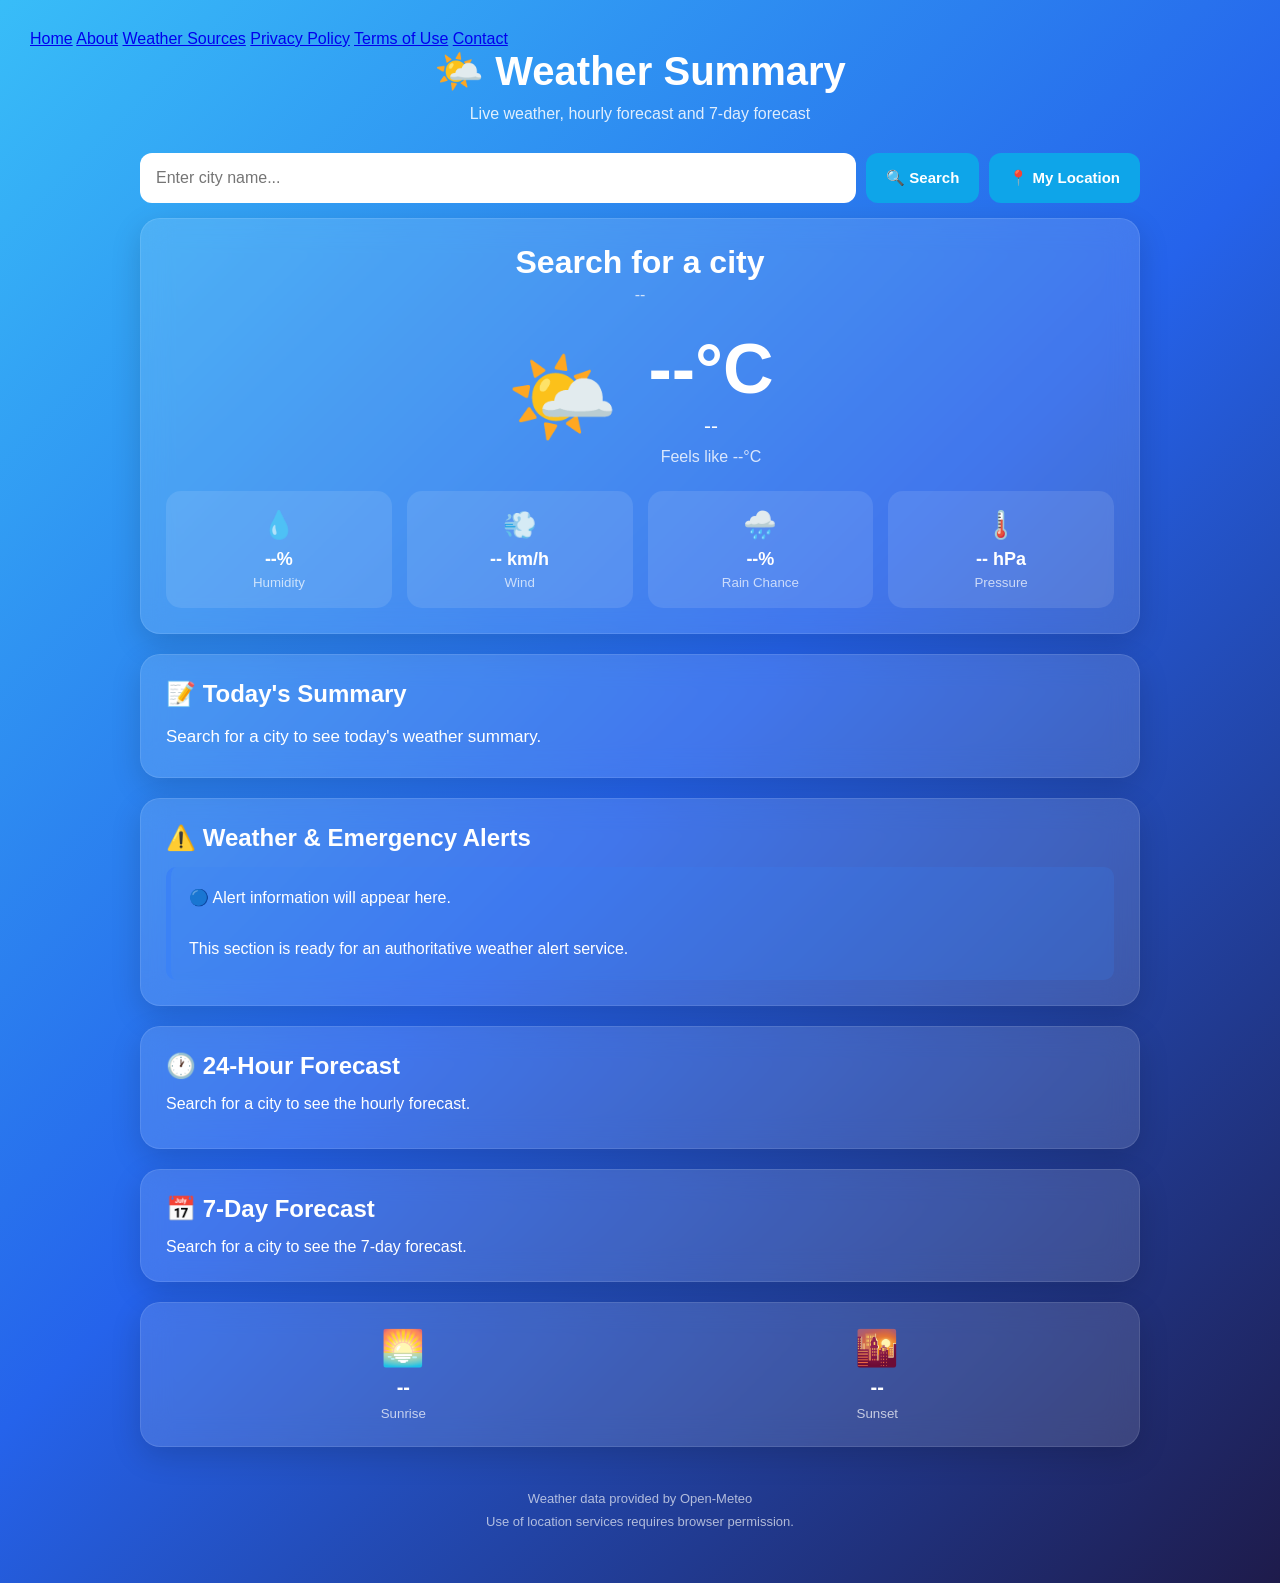
==== commit 484031e6: "Update index.html" ====
--- a/index.html
+++ b/index.html
@@ -1,5 +1,14 @@
 <!DOCTYPE html>
 <html lang="en">
+
+<nav class="site-nav">
+    <a href="index.html">Home</a>
+    <a href="about.html">About</a>
+    <a href="sources.html">Weather Sources</a>
+    <a href="privacy.html">Privacy Policy</a>
+    <a href="terms.html">Terms of Use</a>
+    <a href="contact.html">Contact</a>
+</nav>
 
 <head>
     <meta charset="UTF-8">
--- a/style.css
+++ b/style.css
@@ -1,4 +1,3 @@
-```css
 /* =========================================
    RESET
 ========================================= */
@@ -89,7 +88,7 @@
 
     gap: 10px;
 
-    margin-bottom: 25px;
+    margin-bottom: 15px;
 }
 
 
@@ -146,6 +145,27 @@
     cursor: wait;
 
     transform: none;
+}
+
+
+/* =========================================
+   LOCATION STATUS
+========================================= */
+
+.location-status {
+
+    background:
+        rgba(255,255,255,0.12);
+
+    padding: 14px;
+
+    border-radius: 10px;
+
+    margin-bottom: 15px;
+
+    text-align: center;
+
+    line-height: 1.5;
 }
 
 
@@ -197,7 +217,7 @@
 
 #date {
 
-    opacity: 0.7;
+    opacity: 0.75;
 }
 
 
@@ -302,7 +322,7 @@
 
 
 /* =========================================
-   TITLES
+   SUMMARY
 ========================================= */
 
 .summary-card h2,
@@ -595,12 +615,6 @@
 }
 
 
-.hidden {
-
-    display: none !important;
-}
-
-
 /* =========================================
    ERROR
 ========================================= */
@@ -619,7 +633,17 @@
 
     border-radius: 10px;
 
-    line-height: 1.5;
+    line-height: 1.6;
+}
+
+
+/* =========================================
+   HIDDEN
+========================================= */
+
+.hidden {
+
+    display: none !important;
 }
 
 
@@ -637,13 +661,7 @@
 
     font-size: 13px;
 
-    line-height: 1.6;
-}
-
-
-footer p {
-
-    margin-bottom: 5px;
+    line-height: 1.8;
 }
 
 
@@ -725,4 +743,3 @@
     }
 
 }
-```
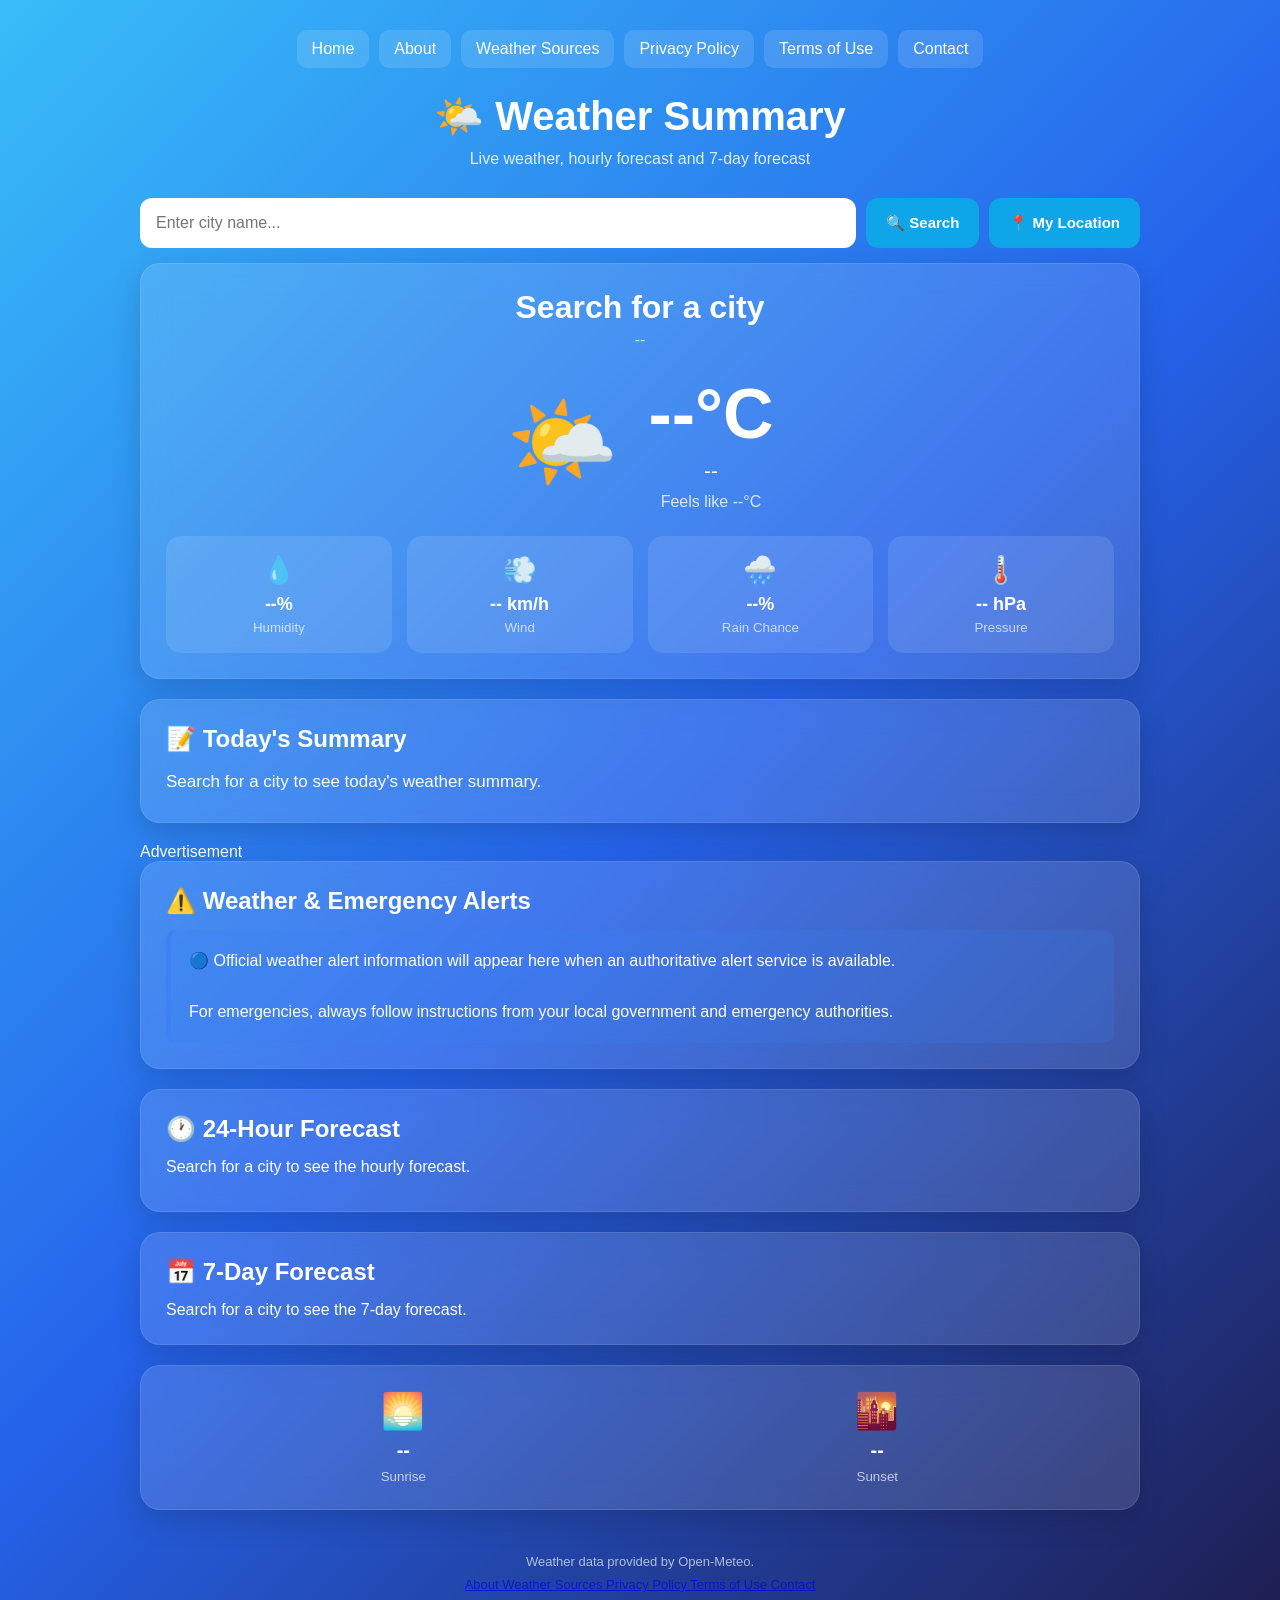
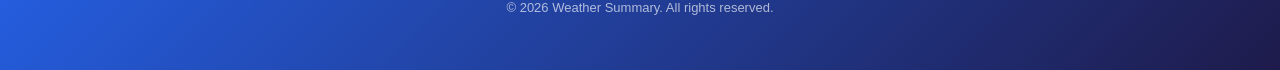
==== commit 2ac898ef: "Update index.html" ====
--- a/index.html
+++ b/index.html
@@ -1,41 +1,78 @@
 <!DOCTYPE html>
 <html lang="en">
 
-<nav class="site-nav">
-    <a href="index.html">Home</a>
-    <a href="about.html">About</a>
-    <a href="sources.html">Weather Sources</a>
-    <a href="privacy.html">Privacy Policy</a>
-    <a href="terms.html">Terms of Use</a>
-    <a href="contact.html">Contact</a>
-</nav>
-
 <head>
+
     <meta charset="UTF-8">
 
     <meta name="viewport"
           content="width=device-width, initial-scale=1.0">
 
     <meta name="description"
-          content="Weather Summary provides current weather, hourly forecasts, 7-day forecasts, humidity, wind speed, pressure, rainfall probability and location-based weather information.">
-
-    <meta name="robots"
-          content="index, follow">
-
-    <title>Weather Summary - Live Weather Forecast</title>
+          content="Weather Summary provides current weather, hourly forecasts, 7-day forecasts, humidity, wind speed, pressure, rain probability, sunrise, sunset and location-based weather information.">
+
+    <meta name="keywords"
+          content="weather, weather forecast, live weather, hourly weather, 7 day forecast, humidity, wind, pressure">
+
+    <meta name="author"
+          content="Weather Summary">
+
+    <title>Weather Summary - Live Weather & Forecast</title>
 
     <link rel="stylesheet" href="style.css">
+
 </head>
 
+
 <body>
 
+
 <main class="app">
 
-    <!-- HEADER -->
+
+    <!-- ==============================
+         NAVIGATION
+    =============================== -->
+
+    <nav class="site-nav">
+
+        <a href="index.html">
+            Home
+        </a>
+
+        <a href="about.html">
+            About
+        </a>
+
+        <a href="sources.html">
+            Weather Sources
+        </a>
+
+        <a href="privacy.html">
+            Privacy Policy
+        </a>
+
+        <a href="terms.html">
+            Terms of Use
+        </a>
+
+        <a href="contact.html">
+            Contact
+        </a>
+
+    </nav>
+
+
+
+    <!-- ==============================
+         HEADER
+    =============================== -->
 
     <header class="header">
 
-        <h1>🌤️ Weather Summary</h1>
+        <h1>
+            🌤️ Weather Summary
+        </h1>
 
         <p>
             Live weather, hourly forecast and 7-day forecast
@@ -44,7 +81,10 @@
     </header>
 
 
-    <!-- SEARCH -->
+
+    <!-- ==============================
+         SEARCH
+    =============================== -->
 
     <section class="search-section">
 
@@ -52,33 +92,34 @@
             type="text"
             id="cityInput"
             placeholder="Enter city name..."
+            aria-label="Enter city name"
             autocomplete="off"
         >
 
         <button
             id="searchButton"
             type="button">
+
             🔍 Search
+
         </button>
+
 
         <button
             id="locationButton"
             type="button">
+
             📍 My Location
+
         </button>
 
     </section>
 
 
-    <!-- LOCATION STATUS -->
-
-    <div
-        id="locationStatus"
-        class="location-status hidden">
-    </div>
-
-
-    <!-- LOADING -->
+
+    <!-- ==============================
+         STATUS
+    =============================== -->
 
     <div
         id="loading"
@@ -89,15 +130,18 @@
     </div>
 
 
-    <!-- ERROR -->
-
     <div
         id="error"
-        class="error hidden">
+        class="error hidden"
+        role="alert">
+
     </div>
 
 
-    <!-- CURRENT WEATHER -->
+
+    <!-- ==============================
+         CURRENT WEATHER
+    =============================== -->
 
     <section class="card current-weather">
 
@@ -115,7 +159,9 @@
             <div
                 id="weatherIcon"
                 class="weather-icon">
+
                 🌤️
+
             </div>
 
 
@@ -141,13 +187,19 @@
         </div>
 
 
-        <!-- DETAILS -->
+
+        <!-- ==============================
+             WEATHER DETAILS
+        =============================== -->
 
         <div class="details">
 
+
             <div class="detail">
 
-                <span>💧</span>
+                <span>
+                    💧
+                </span>
 
                 <strong id="humidity">
                     --%
@@ -160,9 +212,12 @@
             </div>
 
 
+
             <div class="detail">
 
-                <span>💨</span>
+                <span>
+                    💨
+                </span>
 
                 <strong id="wind">
                     -- km/h
@@ -175,9 +230,12 @@
             </div>
 
 
+
             <div class="detail">
 
-                <span>🌧️</span>
+                <span>
+                    🌧️
+                </span>
 
                 <strong id="rainChance">
                     --%
@@ -190,9 +248,12 @@
             </div>
 
 
+
             <div class="detail">
 
-                <span>🌡️</span>
+                <span>
+                    🌡️
+                </span>
 
                 <strong id="pressure">
                     -- hPa
@@ -204,12 +265,16 @@
 
             </div>
 
-        </div>
-
-    </section>
-
-
-    <!-- SUMMARY -->
+
+        </div>
+
+    </section>
+
+
+
+    <!-- ==============================
+         WEATHER SUMMARY
+    =============================== -->
 
     <section class="card summary-card">
 
@@ -219,15 +284,43 @@
 
         <p id="summary">
 
-            Search for a city to see
-            today's weather summary.
+            Search for a city to see today's
+            weather summary.
 
         </p>
 
     </section>
 
 
-    <!-- ALERTS -->
+
+    <!-- ==============================
+         ADVERTISEMENT SPACE
+    =============================== -->
+
+    <!--
+        IMPORTANT:
+
+        Do not put an example AdSense code here.
+
+        After Google approves/connects your website,
+        use the exact AdSense code supplied by Google.
+    -->
+
+    <section
+        class="ad-container"
+        aria-label="Advertisement">
+
+        <span>
+            Advertisement
+        </span>
+
+    </section>
+
+
+
+    <!-- ==============================
+         WEATHER ALERTS
+    =============================== -->
 
     <section class="card alerts-section">
 
@@ -239,23 +332,27 @@
 
             <div class="no-alert">
 
-                🔵 Alert information will
-                appear here.
+                🔵 Official weather alert information
+                will appear here when an authoritative
+                alert service is available.
 
                 <br><br>
 
-                This section is ready for
-                an authoritative weather
-                alert service.
-
-            </div>
-
-        </div>
-
-    </section>
-
-
-    <!-- HOURLY -->
+                For emergencies, always follow
+                instructions from your local
+                government and emergency authorities.
+
+            </div>
+
+        </div>
+
+    </section>
+
+
+
+    <!-- ==============================
+         HOURLY FORECAST
+    =============================== -->
 
     <section class="card forecast-section">
 
@@ -277,7 +374,10 @@
     </section>
 
 
-    <!-- DAILY -->
+
+    <!-- ==============================
+         7 DAY FORECAST
+    =============================== -->
 
     <section class="card forecast-section">
 
@@ -299,13 +399,19 @@
     </section>
 
 
-    <!-- SUN -->
+
+    <!-- ==============================
+         SUNRISE / SUNSET
+    =============================== -->
 
     <section class="card sun-section">
 
+
         <div class="sun-item">
 
-            <span>🌅</span>
+            <span>
+                🌅
+            </span>
 
             <strong id="sunrise">
                 --
@@ -318,9 +424,12 @@
         </div>
 
 
+
         <div class="sun-item">
 
-            <span>🌇</span>
+            <span>
+                🌇
+            </span>
 
             <strong id="sunset">
                 --
@@ -332,24 +441,60 @@
 
         </div>
 
-    </section>
-
-
-    <!-- FOOTER -->
+
+    </section>
+
+
+
+    <!-- ==============================
+         FOOTER
+    =============================== -->
 
     <footer>
 
+
         <p>
-            Weather data provided by Open-Meteo
+            Weather data provided by
+            Open-Meteo.
         </p>
 
-        <p>
-            Use of location services requires
-            browser permission.
+
+        <div class="footer-links">
+
+            <a href="about.html">
+                About
+            </a>
+
+            <a href="sources.html">
+                Weather Sources
+            </a>
+
+            <a href="privacy.html">
+                Privacy Policy
+            </a>
+
+            <a href="terms.html">
+                Terms of Use
+            </a>
+
+            <a href="contact.html">
+                Contact
+            </a>
+
+        </div>
+
+
+        <p class="copyright">
+
+            © 2026 Weather Summary.
+            All rights reserved.
+
         </p>
 
+
     </footer>
 
+
 </main>
 
 
--- a/style.css
+++ b/style.css
@@ -8,7 +8,25 @@
     box-sizing: border-box;
 }
 
-
+.site-nav {
+    display: flex;
+    justify-content: center;
+    flex-wrap: wrap;
+    gap: 10px;
+    margin-bottom: 25px;
+}
+
+.site-nav a {
+    color: white;
+    text-decoration: none;
+    padding: 10px 15px;
+    border-radius: 10px;
+    background: rgba(255,255,255,0.12);
+}
+
+.site-nav a:hover {
+    background: rgba(255,255,255,0.25);
+}
 /* =========================================
    BODY
 ========================================= */
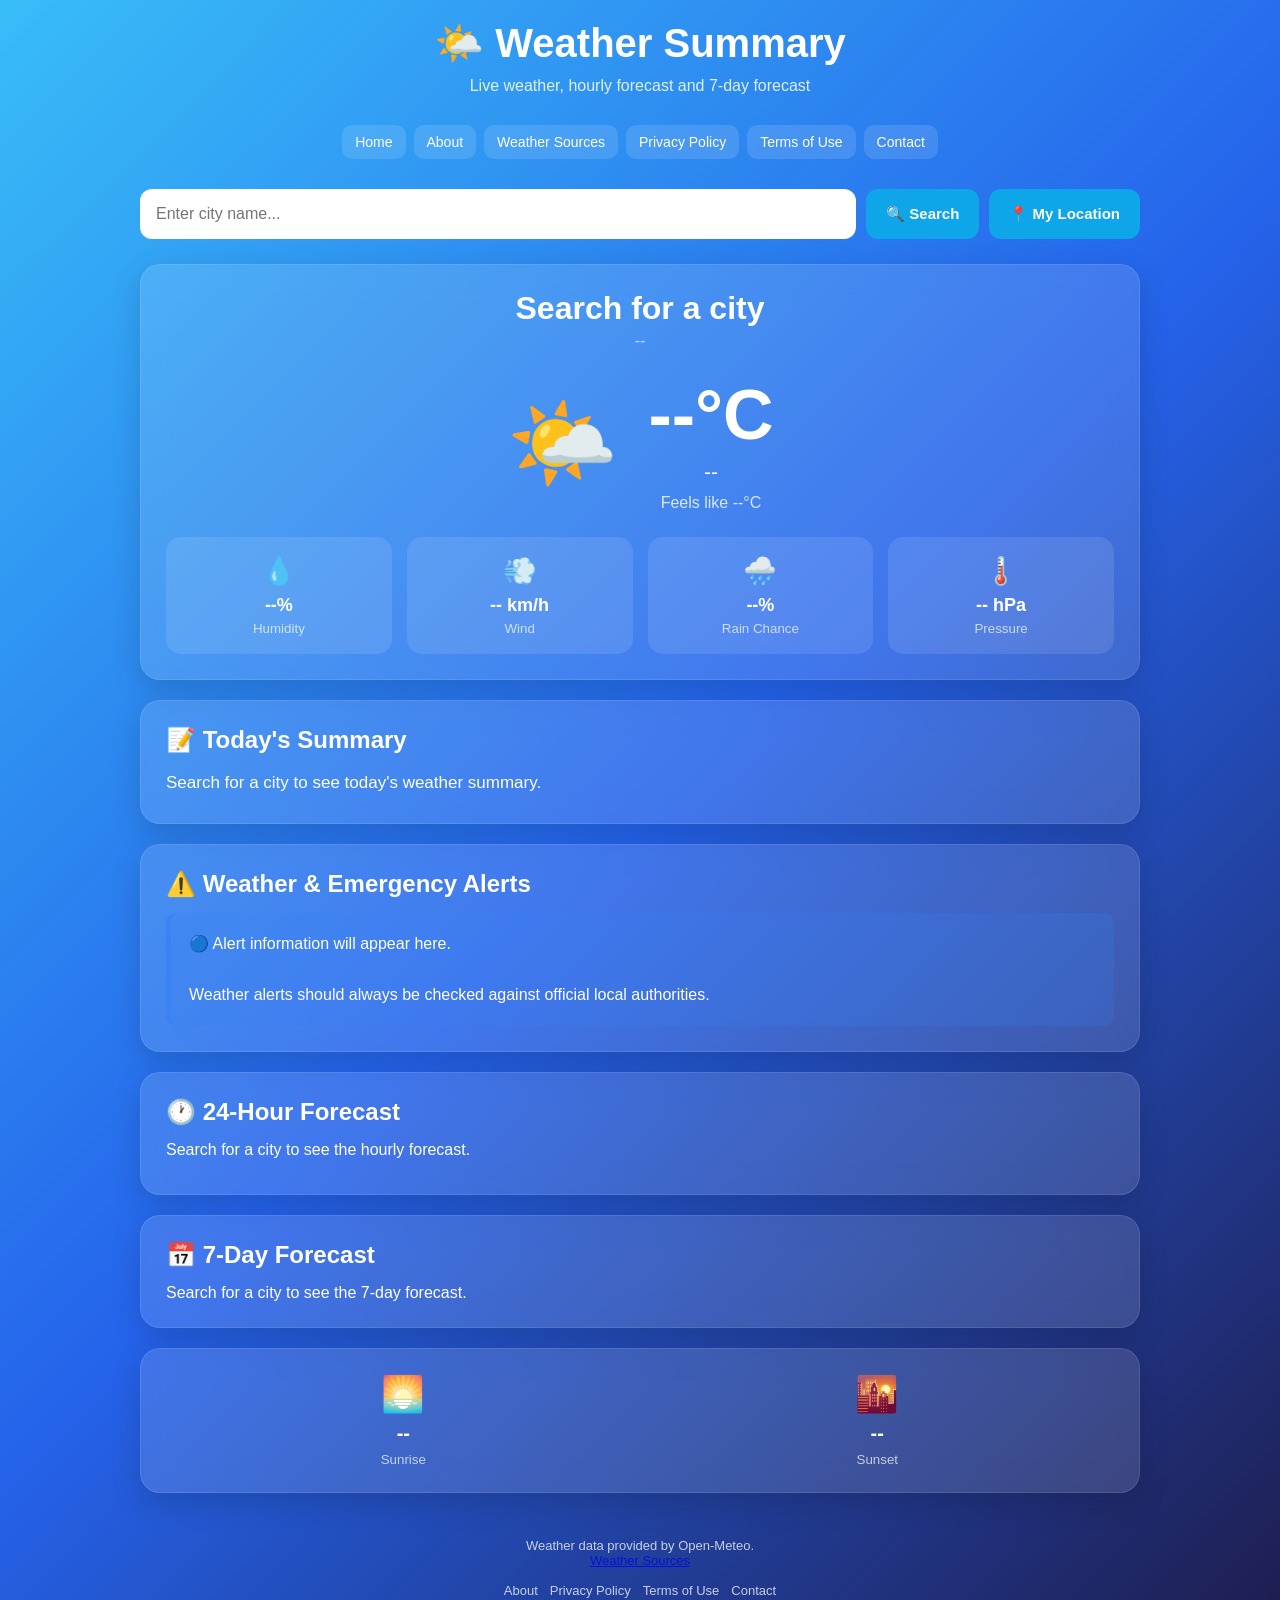
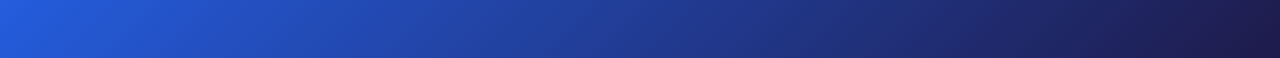
==== commit 8c55ccfe: "Update index.html" ====
--- a/index.html
+++ b/index.html
@@ -2,53 +2,54 @@
 <html lang="en">
 
 <head>
-
     <meta charset="UTF-8">
 
     <meta name="viewport"
           content="width=device-width, initial-scale=1.0">
 
     <meta name="description"
-          content="Weather Summary provides current weather, hourly forecasts, 7-day forecasts, humidity, wind speed, pressure, rain probability, sunrise, sunset and location-based weather information.">
-
-    <meta name="keywords"
-          content="weather, weather forecast, live weather, hourly weather, 7 day forecast, humidity, wind, pressure">
-
-    <meta name="author"
-          content="Weather Summary">
+          content="Weather Summary provides current weather, hourly forecasts, 7-day forecasts, weather alerts, humidity, wind speed, pressure and location-based weather information.">
+
+    <meta name="robots"
+          content="index, follow">
 
     <title>Weather Summary - Live Weather & Forecast</title>
 
-    <link rel="stylesheet" href="style.css">
-
+    <link rel="stylesheet"
+          href="style.css">
 </head>
 
-
 <body>
 
-
 <main class="app">
 
-
-    <!-- ==============================
-         NAVIGATION
-    =============================== -->
-
-    <nav class="site-nav">
-
-        <a href="index.html">
-            Home
-        </a>
-
-        <a href="about.html">
-            About
-        </a>
-
-        <a href="sources.html">
+    <!-- HEADER -->
+
+    <header class="header">
+
+        <h1>🌤️ Weather Summary</h1>
+
+        <p>
+            Live weather, hourly forecast and 7-day forecast
+        </p>
+
+    </header>
+
+
+    <!-- NAVIGATION -->
+
+    <nav class="site-nav"
+         aria-label="Main navigation">
+
+        <a href="index.html">Home</a>
+
+        <a href="about.html">About</a>
+
+        <a href="weather-sources.html">
             Weather Sources
         </a>
 
-        <a href="privacy.html">
+        <a href="privacy-policy.html">
             Privacy Policy
         </a>
 
@@ -63,28 +64,7 @@
     </nav>
 
 
-
-    <!-- ==============================
-         HEADER
-    =============================== -->
-
-    <header class="header">
-
-        <h1>
-            🌤️ Weather Summary
-        </h1>
-
-        <p>
-            Live weather, hourly forecast and 7-day forecast
-        </p>
-
-    </header>
-
-
-
-    <!-- ==============================
-         SEARCH
-    =============================== -->
+    <!-- SEARCH -->
 
     <section class="search-section">
 
@@ -92,56 +72,38 @@
             type="text"
             id="cityInput"
             placeholder="Enter city name..."
-            aria-label="Enter city name"
-            autocomplete="off"
+            aria-label="City name"
         >
 
-        <button
-            id="searchButton"
-            type="button">
-
+        <button id="searchButton">
             🔍 Search
-
         </button>
 
-
-        <button
-            id="locationButton"
-            type="button">
-
+        <button id="locationButton">
             📍 My Location
-
         </button>
 
     </section>
 
 
-
-    <!-- ==============================
-         STATUS
-    =============================== -->
-
-    <div
-        id="loading"
-        class="loading hidden">
+    <!-- LOADING -->
+
+    <div id="loading"
+         class="loading hidden">
 
         Loading weather...
 
     </div>
 
 
-    <div
-        id="error"
-        class="error hidden"
-        role="alert">
-
+    <!-- ERROR -->
+
+    <div id="error"
+         class="error hidden">
     </div>
 
 
-
-    <!-- ==============================
-         CURRENT WEATHER
-    =============================== -->
+    <!-- CURRENT WEATHER -->
 
     <section class="card current-weather">
 
@@ -156,9 +118,8 @@
 
         <div class="main-weather">
 
-            <div
-                id="weatherIcon"
-                class="weather-icon">
+            <div id="weatherIcon"
+                 class="weather-icon">
 
                 🌤️
 
@@ -187,19 +148,13 @@
         </div>
 
 
-
-        <!-- ==============================
-             WEATHER DETAILS
-        =============================== -->
+        <!-- WEATHER DETAILS -->
 
         <div class="details">
 
-
             <div class="detail">
 
-                <span>
-                    💧
-                </span>
+                <span>💧</span>
 
                 <strong id="humidity">
                     --%
@@ -212,12 +167,9 @@
             </div>
 
 
-
             <div class="detail">
 
-                <span>
-                    💨
-                </span>
+                <span>💨</span>
 
                 <strong id="wind">
                     -- km/h
@@ -230,12 +182,9 @@
             </div>
 
 
-
             <div class="detail">
 
-                <span>
-                    🌧️
-                </span>
+                <span>🌧️</span>
 
                 <strong id="rainChance">
                     --%
@@ -248,12 +197,9 @@
             </div>
 
 
-
             <div class="detail">
 
-                <span>
-                    🌡️
-                </span>
+                <span>🌡️</span>
 
                 <strong id="pressure">
                     -- hPa
@@ -265,16 +211,12 @@
 
             </div>
 
-
-        </div>
-
-    </section>
-
-
-
-    <!-- ==============================
-         WEATHER SUMMARY
-    =============================== -->
+        </div>
+
+    </section>
+
+
+    <!-- SUMMARY -->
 
     <section class="card summary-card">
 
@@ -292,35 +234,7 @@
     </section>
 
 
-
-    <!-- ==============================
-         ADVERTISEMENT SPACE
-    =============================== -->
-
-    <!--
-        IMPORTANT:
-
-        Do not put an example AdSense code here.
-
-        After Google approves/connects your website,
-        use the exact AdSense code supplied by Google.
-    -->
-
-    <section
-        class="ad-container"
-        aria-label="Advertisement">
-
-        <span>
-            Advertisement
-        </span>
-
-    </section>
-
-
-
-    <!-- ==============================
-         WEATHER ALERTS
-    =============================== -->
+    <!-- ALERTS -->
 
     <section class="card alerts-section">
 
@@ -332,27 +246,22 @@
 
             <div class="no-alert">
 
-                🔵 Official weather alert information
-                will appear here when an authoritative
-                alert service is available.
+                🔵 Alert information will appear here.
 
                 <br><br>
 
-                For emergencies, always follow
-                instructions from your local
-                government and emergency authorities.
-
-            </div>
-
-        </div>
-
-    </section>
-
-
-
-    <!-- ==============================
-         HOURLY FORECAST
-    =============================== -->
+                Weather alerts should always be
+                checked against official local
+                authorities.
+
+            </div>
+
+        </div>
+
+    </section>
+
+
+    <!-- HOURLY FORECAST -->
 
     <section class="card forecast-section">
 
@@ -360,13 +269,12 @@
             🕐 24-Hour Forecast
         </h2>
 
-        <div
-            id="hourlyForecast"
-            class="hourly-container">
+        <div id="hourlyForecast"
+             class="hourly-container">
 
             <p>
-                Search for a city to see
-                the hourly forecast.
+                Search for a city to see the
+                hourly forecast.
             </p>
 
         </div>
@@ -374,10 +282,7 @@
     </section>
 
 
-
-    <!-- ==============================
-         7 DAY FORECAST
-    =============================== -->
+    <!-- 7 DAY FORECAST -->
 
     <section class="card forecast-section">
 
@@ -385,13 +290,12 @@
             📅 7-Day Forecast
         </h2>
 
-        <div
-            id="dailyForecast"
-            class="daily-container">
+        <div id="dailyForecast"
+             class="daily-container">
 
             <p>
-                Search for a city to see
-                the 7-day forecast.
+                Search for a city to see the
+                7-day forecast.
             </p>
 
         </div>
@@ -399,19 +303,13 @@
     </section>
 
 
-
-    <!-- ==============================
-         SUNRISE / SUNSET
-    =============================== -->
+    <!-- SUNRISE / SUNSET -->
 
     <section class="card sun-section">
 
-
         <div class="sun-item">
 
-            <span>
-                🌅
-            </span>
+            <span>🌅</span>
 
             <strong id="sunrise">
                 --
@@ -424,12 +322,9 @@
         </div>
 
 
-
         <div class="sun-item">
 
-            <span>
-                🌇
-            </span>
+            <span>🌇</span>
 
             <strong id="sunset">
                 --
@@ -441,23 +336,23 @@
 
         </div>
 
-
-    </section>
-
-
-
-    <!-- ==============================
-         FOOTER
-    =============================== -->
+    </section>
+
+
+    <!-- FOOTER -->
 
     <footer>
-
 
         <p>
             Weather data provided by
             Open-Meteo.
         </p>
 
+        <p>
+            <a href="weather-sources.html">
+                Weather Sources
+            </a>
+        </p>
 
         <div class="footer-links">
 
@@ -465,11 +360,7 @@
                 About
             </a>
 
-            <a href="sources.html">
-                Weather Sources
-            </a>
-
-            <a href="privacy.html">
+            <a href="privacy-policy.html">
                 Privacy Policy
             </a>
 
@@ -483,18 +374,8 @@
 
         </div>
 
-
-        <p class="copyright">
-
-            © 2026 Weather Summary.
-            All rights reserved.
-
-        </p>
-
-
     </footer>
 
-
 </main>
 
 
--- a/style.css
+++ b/style.css
@@ -8,25 +8,7 @@
     box-sizing: border-box;
 }
 
-.site-nav {
-    display: flex;
-    justify-content: center;
-    flex-wrap: wrap;
-    gap: 10px;
-    margin-bottom: 25px;
-}
-
-.site-nav a {
-    color: white;
-    text-decoration: none;
-    padding: 10px 15px;
-    border-radius: 10px;
-    background: rgba(255,255,255,0.12);
-}
-
-.site-nav a:hover {
-    background: rgba(255,255,255,0.25);
-}
+
 /* =========================================
    BODY
 ========================================= */
@@ -50,12 +32,13 @@
 
     color: white;
 
-    padding: 30px;
-}
-
-
-/* =========================================
-   APP
+    padding: 20px;
+
+}
+
+
+/* =========================================
+   MAIN APP
 ========================================= */
 
 .app {
@@ -65,6 +48,59 @@
     max-width: 1000px;
 
     margin: auto;
+
+}
+
+
+/* =========================================
+   NAVIGATION
+========================================= */
+
+.site-nav {
+
+    display: flex;
+
+    justify-content: center;
+
+    align-items: center;
+
+    flex-wrap: wrap;
+
+    gap: 8px;
+
+    margin-bottom: 30px;
+
+}
+
+
+.site-nav a {
+
+    color: white;
+
+    text-decoration: none;
+
+    padding: 9px 13px;
+
+    border-radius: 10px;
+
+    background:
+        rgba(255,255,255,0.12);
+
+    font-size: 14px;
+
+    transition: 0.2s;
+
+}
+
+
+.site-nav a:hover {
+
+    background:
+        rgba(255,255,255,0.25);
+
+    transform:
+        translateY(-1px);
+
 }
 
 
@@ -77,6 +113,7 @@
     text-align: center;
 
     margin-bottom: 30px;
+
 }
 
 
@@ -85,6 +122,7 @@
     font-size: 40px;
 
     margin-bottom: 10px;
+
 }
 
 
@@ -93,6 +131,7 @@
     opacity: 0.85;
 
     font-size: 16px;
+
 }
 
 
@@ -106,7 +145,8 @@
 
     gap: 10px;
 
-    margin-bottom: 15px;
+    margin-bottom: 25px;
+
 }
 
 
@@ -123,6 +163,7 @@
     outline: none;
 
     font-size: 16px;
+
 }
 
 
@@ -145,6 +186,7 @@
     cursor: pointer;
 
     transition: 0.2s;
+
 }
 
 
@@ -152,7 +194,9 @@
 
     background: #0284c7;
 
-    transform: translateY(-1px);
+    transform:
+        translateY(-1px);
+
 }
 
 
@@ -160,30 +204,10 @@
 
     opacity: 0.6;
 
-    cursor: wait;
+    cursor: not-allowed;
 
     transform: none;
-}
-
-
-/* =========================================
-   LOCATION STATUS
-========================================= */
-
-.location-status {
-
-    background:
-        rgba(255,255,255,0.12);
-
-    padding: 14px;
-
-    border-radius: 10px;
-
-    margin-bottom: 15px;
-
-    text-align: center;
-
-    line-height: 1.5;
+
 }
 
 
@@ -197,6 +221,9 @@
         rgba(255,255,255,0.13);
 
     backdrop-filter:
+        blur(15px);
+
+    -webkit-backdrop-filter:
         blur(15px);
 
     border:
@@ -212,6 +239,7 @@
     box-shadow:
         0 10px 30px
         rgba(0,0,0,0.15);
+
 }
 
 
@@ -222,6 +250,7 @@
 .current-weather {
 
     text-align: center;
+
 }
 
 
@@ -230,12 +259,14 @@
     font-size: 32px;
 
     margin-bottom: 5px;
+
 }
 
 
 #date {
 
-    opacity: 0.75;
+    opacity: 0.7;
+
 }
 
 
@@ -254,12 +285,14 @@
     gap: 30px;
 
     margin: 25px 0;
+
 }
 
 
 .weather-icon {
 
     font-size: 90px;
+
 }
 
 
@@ -268,6 +301,7 @@
     font-size: 70px;
 
     font-weight: bold;
+
 }
 
 
@@ -275,18 +309,21 @@
 
     font-size: 21px;
 
-    margin: 5px 0 10px;
+    margin:
+        5px 0 10px;
+
 }
 
 
 .temperature-area p {
 
     opacity: 0.8;
-}
-
-
-/* =========================================
-   DETAILS
+
+}
+
+
+/* =========================================
+   WEATHER DETAILS
 ========================================= */
 
 .details {
@@ -297,6 +334,7 @@
         repeat(4, 1fr);
 
     gap: 15px;
+
 }
 
 
@@ -308,6 +346,7 @@
 
     background:
         rgba(255,255,255,0.1);
+
 }
 
 
@@ -318,6 +357,7 @@
     font-size: 27px;
 
     margin-bottom: 8px;
+
 }
 
 
@@ -326,6 +366,7 @@
     display: block;
 
     font-size: 18px;
+
 }
 
 
@@ -336,6 +377,7 @@
     margin-top: 5px;
 
     opacity: 0.7;
+
 }
 
 
@@ -348,6 +390,7 @@
 .forecast-section h2 {
 
     margin-bottom: 15px;
+
 }
 
 
@@ -356,6 +399,37 @@
     line-height: 1.7;
 
     font-size: 17px;
+
+}
+
+
+/* =========================================
+   ADVERTISEMENT
+========================================= */
+
+.ad-container {
+
+    min-height: 90px;
+
+    margin:
+        20px 0;
+
+    display: flex;
+
+    align-items: center;
+
+    justify-content: center;
+
+    border-radius: 12px;
+
+    background:
+        rgba(255,255,255,0.06);
+
+    color:
+        rgba(255,255,255,0.55);
+
+    font-size: 12px;
+
 }
 
 
@@ -376,6 +450,7 @@
     border-radius: 10px;
 
     line-height: 1.6;
+
 }
 
 
@@ -386,18 +461,21 @@
     border-radius: 12px;
 
     margin-bottom: 12px;
+
 }
 
 
 .alert h3 {
 
     margin-bottom: 8px;
+
 }
 
 
 .alert p {
 
     line-height: 1.5;
+
 }
 
 
@@ -408,6 +486,7 @@
 
     border-left:
         6px solid #ef4444;
+
 }
 
 
@@ -418,6 +497,7 @@
 
     border-left:
         6px solid #f97316;
+
 }
 
 
@@ -428,6 +508,7 @@
 
     border-left:
         6px solid #facc15;
+
 }
 
 
@@ -438,11 +519,12 @@
 
     border-left:
         6px solid #60a5fa;
-}
-
-
-/* =========================================
-   HOURLY
+
+}
+
+
+/* =========================================
+   HOURLY FORECAST
 ========================================= */
 
 .hourly-container {
@@ -454,6 +536,7 @@
     overflow-x: auto;
 
     padding-bottom: 10px;
+
 }
 
 
@@ -471,12 +554,14 @@
     border-radius: 15px;
 
     flex-shrink: 0;
+
 }
 
 
 .hour strong {
 
     font-size: 14px;
+
 }
 
 
@@ -485,6 +570,7 @@
     font-size: 32px;
 
     margin: 10px 0;
+
 }
 
 
@@ -493,6 +579,7 @@
     font-size: 20px;
 
     font-weight: bold;
+
 }
 
 
@@ -501,6 +588,7 @@
     font-size: 13px;
 
     margin-top: 5px;
+
 }
 
 
@@ -511,11 +599,12 @@
     margin-top: 8px;
 
     opacity: 0.8;
-}
-
-
-/* =========================================
-   DAILY
+
+}
+
+
+/* =========================================
+   DAILY FORECAST
 ========================================= */
 
 .daily-container {
@@ -525,6 +614,7 @@
     flex-direction: column;
 
     gap: 10px;
+
 }
 
 
@@ -549,18 +639,21 @@
         rgba(255,255,255,0.1);
 
     border-radius: 12px;
+
 }
 
 
 .day .icon {
 
     font-size: 32px;
+
 }
 
 
 .day .temps {
 
     font-weight: bold;
+
 }
 
 
@@ -569,6 +662,7 @@
     font-size: 14px;
 
     opacity: 0.8;
+
 }
 
 
@@ -583,6 +677,7 @@
     justify-content: space-around;
 
     text-align: center;
+
 }
 
 
@@ -593,24 +688,28 @@
     flex-direction: column;
 
     gap: 7px;
+
 }
 
 
 .sun-item span {
 
     font-size: 35px;
+
 }
 
 
 .sun-item strong {
 
     font-size: 20px;
+
 }
 
 
 .sun-item small {
 
     opacity: 0.7;
+
 }
 
 
@@ -630,6 +729,7 @@
     border-radius: 10px;
 
     margin-bottom: 20px;
+
 }
 
 
@@ -651,7 +751,8 @@
 
     border-radius: 10px;
 
-    line-height: 1.6;
+    line-height: 1.5;
+
 }
 
 
@@ -661,7 +762,8 @@
 
 .hidden {
 
-    display: none !important;
+    display: none;
+
 }
 
 
@@ -673,13 +775,50 @@
 
     text-align: center;
 
+    opacity: 0.75;
+
+    padding: 25px 10px;
+
+    font-size: 13px;
+
+}
+
+
+.footer-links {
+
+    display: flex;
+
+    justify-content: center;
+
+    flex-wrap: wrap;
+
+    gap: 12px;
+
+    margin: 15px 0;
+
+}
+
+
+.footer-links a {
+
+    color: white;
+
+    text-decoration: none;
+
+}
+
+
+.footer-links a:hover {
+
+    text-decoration: underline;
+
+}
+
+
+.copyright {
+
     opacity: 0.65;
 
-    padding: 20px;
-
-    font-size: 13px;
-
-    line-height: 1.8;
 }
 
 
@@ -689,21 +828,41 @@
 
 @media (max-width: 700px) {
 
+
     body {
 
         padding: 15px;
+
+    }
+
+
+    .site-nav {
+
+        gap: 6px;
+
+    }
+
+
+    .site-nav a {
+
+        font-size: 13px;
+
+        padding: 8px 10px;
+
     }
 
 
     .header h1 {
 
         font-size: 29px;
+
     }
 
 
     .search-section {
 
         flex-direction: column;
+
     }
 
 
@@ -712,18 +871,21 @@
         flex-direction: column;
 
         gap: 10px;
+
     }
 
 
     .weather-icon {
 
         font-size: 70px;
+
     }
 
 
     #temperature {
 
         font-size: 55px;
+
     }
 
 
@@ -731,6 +893,7 @@
 
         grid-template-columns:
             repeat(2, 1fr);
+
     }
 
 
@@ -740,24 +903,84 @@
             60px
             45px
             1fr;
+
     }
 
 
     .day .temps {
 
         text-align: right;
+
     }
 
 
     .day .rain {
 
         display: none;
+
     }
 
 
     .sun-section {
 
         gap: 30px;
-    }
-
-}
+
+    }
+
+}
+
+
+/* =========================================
+   SMALL PHONES
+========================================= */
+
+@media (max-width: 420px) {
+
+
+    .details {
+
+        grid-template-columns:
+            1fr 1fr;
+
+        gap: 8px;
+
+    }
+
+
+    .detail {
+
+        padding: 12px;
+
+    }
+
+
+    .detail span {
+
+        font-size: 23px;
+
+    }
+
+
+    .detail strong {
+
+        font-size: 16px;
+
+    }
+
+
+    .card {
+
+        padding: 18px;
+
+    }
+
+
+    .footer-links {
+
+        flex-direction: column;
+
+        gap: 8px;
+
+    }
+
+}
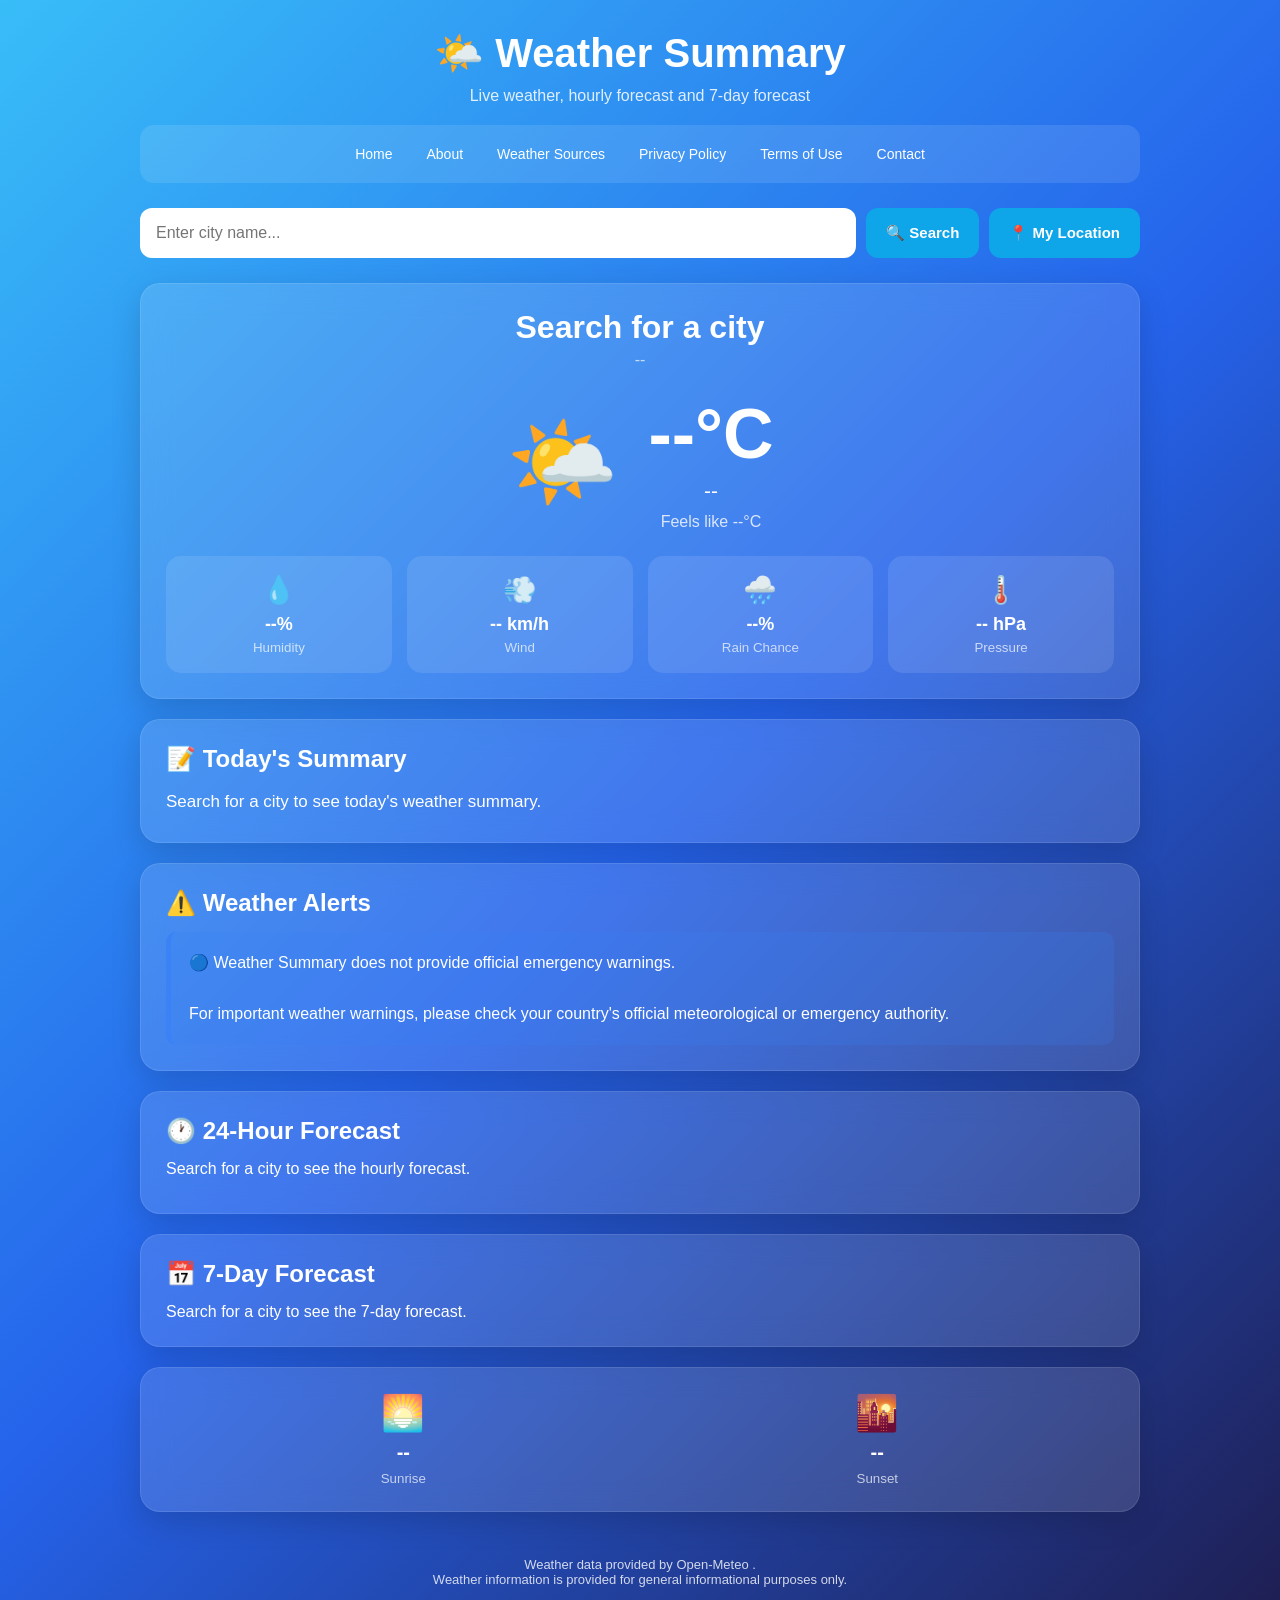
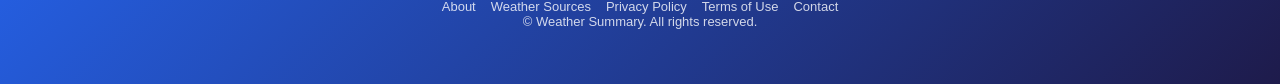
==== commit c0e60ac2: "Update index.html" ====
--- a/index.html
+++ b/index.html
@@ -1,6 +1,5 @@
 <!DOCTYPE html>
 <html lang="en">
-
 <head>
     <meta charset="UTF-8">
 
@@ -8,10 +7,16 @@
           content="width=device-width, initial-scale=1.0">
 
     <meta name="description"
-          content="Weather Summary provides current weather, hourly forecasts, 7-day forecasts, weather alerts, humidity, wind speed, pressure and location-based weather information.">
+          content="Weather Summary provides current weather, hourly forecasts and 7-day forecasts with temperature, humidity, wind, precipitation probability, pressure and sunrise and sunset information.">
 
     <meta name="robots"
           content="index, follow">
+
+    <meta name="theme-color"
+          content="#2563eb">
+
+    <link rel="canonical"
+          href="https://atdsdeveloper.github.io/wheathersummary/">
 
     <title>Weather Summary - Live Weather & Forecast</title>
 
@@ -23,8 +28,6 @@
 
 <main class="app">
 
-    <!-- HEADER -->
-
     <header class="header">
 
         <h1>🌤️ Weather Summary</h1>
@@ -36,20 +39,23 @@
     </header>
 
 
-    <!-- NAVIGATION -->
-
     <nav class="site-nav"
          aria-label="Main navigation">
 
-        <a href="index.html">Home</a>
-
-        <a href="about.html">About</a>
-
-        <a href="weather-sources.html">
+        <a href="index.html"
+           aria-current="page">
+            Home
+        </a>
+
+        <a href="about.html">
+            About
+        </a>
+
+        <a href="sources.html">
             Weather Sources
         </a>
 
-        <a href="privacy-policy.html">
+        <a href="privacy.html">
             Privacy Policy
         </a>
 
@@ -64,46 +70,46 @@
     </nav>
 
 
-    <!-- SEARCH -->
-
-    <section class="search-section">
+    <section class="search-section"
+             aria-label="Weather search">
 
         <input
             type="text"
             id="cityInput"
             placeholder="Enter city name..."
-            aria-label="City name"
+            aria-label="Enter city name"
+            autocomplete="off"
         >
 
-        <button id="searchButton">
+        <button
+            id="searchButton"
+            type="button">
             🔍 Search
         </button>
 
-        <button id="locationButton">
+        <button
+            id="locationButton"
+            type="button">
             📍 My Location
         </button>
 
     </section>
 
 
-    <!-- LOADING -->
-
     <div id="loading"
-         class="loading hidden">
-
+         class="loading hidden"
+         role="status"
+         aria-live="polite">
         Loading weather...
-
     </div>
 
 
-    <!-- ERROR -->
-
     <div id="error"
-         class="error hidden">
+         class="error hidden"
+         role="alert"
+         aria-live="assertive">
     </div>
 
-
-    <!-- CURRENT WEATHER -->
 
     <section class="card current-weather">
 
@@ -119,10 +125,9 @@
         <div class="main-weather">
 
             <div id="weatherIcon"
-                 class="weather-icon">
-
+                 class="weather-icon"
+                 aria-hidden="true">
                 🌤️
-
             </div>
 
 
@@ -148,13 +153,10 @@
         </div>
 
 
-        <!-- WEATHER DETAILS -->
-
         <div class="details">
 
             <div class="detail">
-
-                <span>💧</span>
+                <span aria-hidden="true">💧</span>
 
                 <strong id="humidity">
                     --%
@@ -163,13 +165,11 @@
                 <small>
                     Humidity
                 </small>
-
             </div>
 
 
             <div class="detail">
-
-                <span>💨</span>
+                <span aria-hidden="true">💨</span>
 
                 <strong id="wind">
                     -- km/h
@@ -178,13 +178,11 @@
                 <small>
                     Wind
                 </small>
-
             </div>
 
 
             <div class="detail">
-
-                <span>🌧️</span>
+                <span aria-hidden="true">🌧️</span>
 
                 <strong id="rainChance">
                     --%
@@ -193,13 +191,11 @@
                 <small>
                     Rain Chance
                 </small>
-
             </div>
 
 
             <div class="detail">
-
-                <span>🌡️</span>
+                <span aria-hidden="true">🌡️</span>
 
                 <strong id="pressure">
                     -- hPa
@@ -208,15 +204,12 @@
                 <small>
                     Pressure
                 </small>
-
-            </div>
-
-        </div>
-
-    </section>
-
-
-    <!-- SUMMARY -->
+            </div>
+
+        </div>
+
+    </section>
+
 
     <section class="card summary-card">
 
@@ -225,43 +218,37 @@
         </h2>
 
         <p id="summary">
-
-            Search for a city to see today's
-            weather summary.
-
-        </p>
-
-    </section>
-
-
-    <!-- ALERTS -->
+            Search for a city to see today's weather summary.
+        </p>
+
+    </section>
+
 
     <section class="card alerts-section">
 
         <h2>
-            ⚠️ Weather & Emergency Alerts
+            ⚠️ Weather Alerts
         </h2>
 
         <div id="alerts">
 
             <div class="no-alert">
 
-                🔵 Alert information will appear here.
+                🔵 Weather Summary does not provide official
+                emergency warnings.
 
                 <br><br>
 
-                Weather alerts should always be
-                checked against official local
-                authorities.
-
-            </div>
-
-        </div>
-
-    </section>
-
-
-    <!-- HOURLY FORECAST -->
+                For important weather warnings, please check
+                your country's official meteorological or
+                emergency authority.
+
+            </div>
+
+        </div>
+
+    </section>
+
 
     <section class="card forecast-section">
 
@@ -273,16 +260,13 @@
              class="hourly-container">
 
             <p>
-                Search for a city to see the
-                hourly forecast.
+                Search for a city to see the hourly forecast.
             </p>
 
         </div>
 
     </section>
 
-
-    <!-- 7 DAY FORECAST -->
 
     <section class="card forecast-section">
 
@@ -294,8 +278,7 @@
              class="daily-container">
 
             <p>
-                Search for a city to see the
-                7-day forecast.
+                Search for a city to see the 7-day forecast.
             </p>
 
         </div>
@@ -303,13 +286,13 @@
     </section>
 
 
-    <!-- SUNRISE / SUNSET -->
-
     <section class="card sun-section">
 
         <div class="sun-item">
 
-            <span>🌅</span>
+            <span aria-hidden="true">
+                🌅
+            </span>
 
             <strong id="sunrise">
                 --
@@ -324,7 +307,9 @@
 
         <div class="sun-item">
 
-            <span>🌇</span>
+            <span aria-hidden="true">
+                🌇
+            </span>
 
             <strong id="sunset">
                 --
@@ -339,19 +324,20 @@
     </section>
 
 
-    <!-- FOOTER -->
-
     <footer>
 
         <p>
             Weather data provided by
-            Open-Meteo.
+            <a href="https://open-meteo.com/"
+               target="_blank"
+               rel="noopener noreferrer">
+                Open-Meteo
+            </a>.
         </p>
 
         <p>
-            <a href="weather-sources.html">
-                Weather Sources
-            </a>
+            Weather information is provided for general
+            informational purposes only.
         </p>
 
         <div class="footer-links">
@@ -360,7 +346,11 @@
                 About
             </a>
 
-            <a href="privacy-policy.html">
+            <a href="sources.html">
+                Weather Sources
+            </a>
+
+            <a href="privacy.html">
                 Privacy Policy
             </a>
 
@@ -374,6 +364,11 @@
 
         </div>
 
+        <p class="copyright">
+            © <span id="copyrightYear"></span>
+            Weather Summary. All rights reserved.
+        </p>
+
     </footer>
 
 </main>
@@ -382,5 +377,4 @@
 <script src="script.js"></script>
 
 </body>
-
 </html>
--- a/style.css
+++ b/style.css
@@ -1,17 +1,9 @@
-/* =========================================
-   RESET
-========================================= */
-
 * {
     margin: 0;
     padding: 0;
     box-sizing: border-box;
 }
 
-
-/* =========================================
-   BODY
-========================================= */
 
 body {
 
@@ -32,14 +24,9 @@
 
     color: white;
 
-    padding: 20px;
-
-}
-
-
-/* =========================================
-   MAIN APP
-========================================= */
+    padding: 30px;
+}
+
 
 .app {
 
@@ -52,23 +39,55 @@
 }
 
 
-/* =========================================
-   NAVIGATION
-========================================= */
+/* HEADER */
+
+.header {
+
+    text-align: center;
+
+    margin-bottom: 20px;
+
+}
+
+
+.header h1 {
+
+    font-size: 40px;
+
+    margin-bottom: 10px;
+
+}
+
+
+.header p {
+
+    opacity: 0.85;
+
+    font-size: 16px;
+
+}
+
+
+/* NAVIGATION */
 
 .site-nav {
 
     display: flex;
 
+    flex-wrap: wrap;
+
     justify-content: center;
 
-    align-items: center;
-
-    flex-wrap: wrap;
-
     gap: 8px;
 
-    margin-bottom: 30px;
+    margin-bottom: 25px;
+
+    padding: 12px;
+
+    background:
+        rgba(255,255,255,0.10);
+
+    border-radius: 14px;
 
 }
 
@@ -81,10 +100,7 @@
 
     padding: 9px 13px;
 
-    border-radius: 10px;
-
-    background:
-        rgba(255,255,255,0.12);
+    border-radius: 8px;
 
     font-size: 14px;
 
@@ -96,83 +112,47 @@
 .site-nav a:hover {
 
     background:
-        rgba(255,255,255,0.25);
-
-    transform:
-        translateY(-1px);
-
-}
-
-
-/* =========================================
-   HEADER
-========================================= */
-
-.header {
-
-    text-align: center;
-
-    margin-bottom: 30px;
-
-}
-
-
-.header h1 {
-
-    font-size: 40px;
-
-    margin-bottom: 10px;
-
-}
-
-
-.header p {
-
-    opacity: 0.85;
+        rgba(255,255,255,0.18);
+
+}
+
+
+/* SEARCH */
+
+.search-section {
+
+    display: flex;
+
+    gap: 10px;
+
+    margin-bottom: 25px;
+
+}
+
+
+.search-section input {
+
+    flex: 1;
+
+    padding: 16px;
+
+    border: none;
+
+    border-radius: 12px;
+
+    outline: none;
 
     font-size: 16px;
 
 }
 
 
-/* =========================================
-   SEARCH
-========================================= */
-
-.search-section {
-
-    display: flex;
-
-    gap: 10px;
-
-    margin-bottom: 25px;
-
-}
-
-
-.search-section input {
-
-    flex: 1;
-
-    padding: 16px;
+button {
 
     border: none;
 
     border-radius: 12px;
 
-    outline: none;
-
-    font-size: 16px;
-
-}
-
-
-button {
-
-    border: none;
-
-    border-radius: 12px;
-
     padding: 15px 20px;
 
     background: #0ea5e9;
@@ -194,26 +174,12 @@
 
     background: #0284c7;
 
-    transform:
-        translateY(-1px);
-
-}
-
-
-button:disabled {
-
-    opacity: 0.6;
-
-    cursor: not-allowed;
-
-    transform: none;
-
-}
-
-
-/* =========================================
-   CARDS
-========================================= */
+    transform: translateY(-1px);
+
+}
+
+
+/* CARDS */
 
 .card {
 
@@ -221,9 +187,6 @@
         rgba(255,255,255,0.13);
 
     backdrop-filter:
-        blur(15px);
-
-    -webkit-backdrop-filter:
         blur(15px);
 
     border:
@@ -243,9 +206,7 @@
 }
 
 
-/* =========================================
-   CURRENT WEATHER
-========================================= */
+/* CURRENT WEATHER */
 
 .current-weather {
 
@@ -270,9 +231,7 @@
 }
 
 
-/* =========================================
-   MAIN WEATHER
-========================================= */
+/* MAIN WEATHER */
 
 .main-weather {
 
@@ -309,8 +268,7 @@
 
     font-size: 21px;
 
-    margin:
-        5px 0 10px;
+    margin: 5px 0 10px;
 
 }
 
@@ -322,9 +280,7 @@
 }
 
 
-/* =========================================
-   WEATHER DETAILS
-========================================= */
+/* WEATHER DETAILS */
 
 .details {
 
@@ -381,9 +337,7 @@
 }
 
 
-/* =========================================
-   SUMMARY
-========================================= */
+/* SUMMARY */
 
 .summary-card h2,
 .alerts-section h2,
@@ -403,39 +357,7 @@
 }
 
 
-/* =========================================
-   ADVERTISEMENT
-========================================= */
-
-.ad-container {
-
-    min-height: 90px;
-
-    margin:
-        20px 0;
-
-    display: flex;
-
-    align-items: center;
-
-    justify-content: center;
-
-    border-radius: 12px;
-
-    background:
-        rgba(255,255,255,0.06);
-
-    color:
-        rgba(255,255,255,0.55);
-
-    font-size: 12px;
-
-}
-
-
-/* =========================================
-   ALERTS
-========================================= */
+/* ALERTS */
 
 .no-alert {
 
@@ -523,9 +445,7 @@
 }
 
 
-/* =========================================
-   HOURLY FORECAST
-========================================= */
+/* HOURLY */
 
 .hourly-container {
 
@@ -603,9 +523,7 @@
 }
 
 
-/* =========================================
-   DAILY FORECAST
-========================================= */
+/* DAILY */
 
 .daily-container {
 
@@ -666,9 +584,7 @@
 }
 
 
-/* =========================================
-   SUNRISE / SUNSET
-========================================= */
+/* SUN */
 
 .sun-section {
 
@@ -713,9 +629,7 @@
 }
 
 
-/* =========================================
-   LOADING
-========================================= */
+/* LOADING */
 
 .loading {
 
@@ -733,9 +647,14 @@
 }
 
 
-/* =========================================
-   ERROR
-========================================= */
+.hidden {
+
+    display: none;
+
+}
+
+
+/* ERROR */
 
 .error {
 
@@ -751,31 +670,16 @@
 
     border-radius: 10px;
 
-    line-height: 1.5;
-
-}
-
-
-/* =========================================
-   HIDDEN
-========================================= */
-
-.hidden {
-
-    display: none;
-
-}
-
-
-/* =========================================
-   FOOTER
-========================================= */
+}
+
+
+/* FOOTER */
 
 footer {
 
     text-align: center;
 
-    opacity: 0.75;
+    opacity: 0.8;
 
     padding: 25px 10px;
 
@@ -784,6 +688,22 @@
 }
 
 
+footer a {
+
+    color: white;
+
+    text-decoration: none;
+
+}
+
+
+footer a:hover {
+
+    text-decoration: underline;
+
+}
+
+
 .footer-links {
 
     display: flex;
@@ -792,43 +712,17 @@
 
     flex-wrap: wrap;
 
-    gap: 12px;
-
-    margin: 15px 0;
-
-}
-
-
-.footer-links a {
-
-    color: white;
-
-    text-decoration: none;
-
-}
-
-
-.footer-links a:hover {
-
-    text-decoration: underline;
-
-}
-
-
-.copyright {
-
-    opacity: 0.65;
-
-}
-
-
-/* =========================================
-   MOBILE
-========================================= */
+    gap: 15px;
+
+    margin-top: 12px;
+
+}
+
+
+/* MOBILE */
 
 @media (max-width: 700px) {
 
-
     body {
 
         padding: 15px;
@@ -836,25 +730,20 @@
     }
 
 
+    .header h1 {
+
+        font-size: 29px;
+
+    }
+
+
     .site-nav {
 
-        gap: 6px;
-
-    }
-
-
-    .site-nav a {
-
-        font-size: 13px;
-
-        padding: 8px 10px;
-
-    }
-
-
-    .header h1 {
-
-        font-size: 29px;
+        flex-direction: column;
+
+        align-items: stretch;
+
+        text-align: center;
 
     }
 
@@ -928,59 +817,3 @@
     }
 
 }
-
-
-/* =========================================
-   SMALL PHONES
-========================================= */
-
-@media (max-width: 420px) {
-
-
-    .details {
-
-        grid-template-columns:
-            1fr 1fr;
-
-        gap: 8px;
-
-    }
-
-
-    .detail {
-
-        padding: 12px;
-
-    }
-
-
-    .detail span {
-
-        font-size: 23px;
-
-    }
-
-
-    .detail strong {
-
-        font-size: 16px;
-
-    }
-
-
-    .card {
-
-        padding: 18px;
-
-    }
-
-
-    .footer-links {
-
-        flex-direction: column;
-
-        gap: 8px;
-
-    }
-
-}
